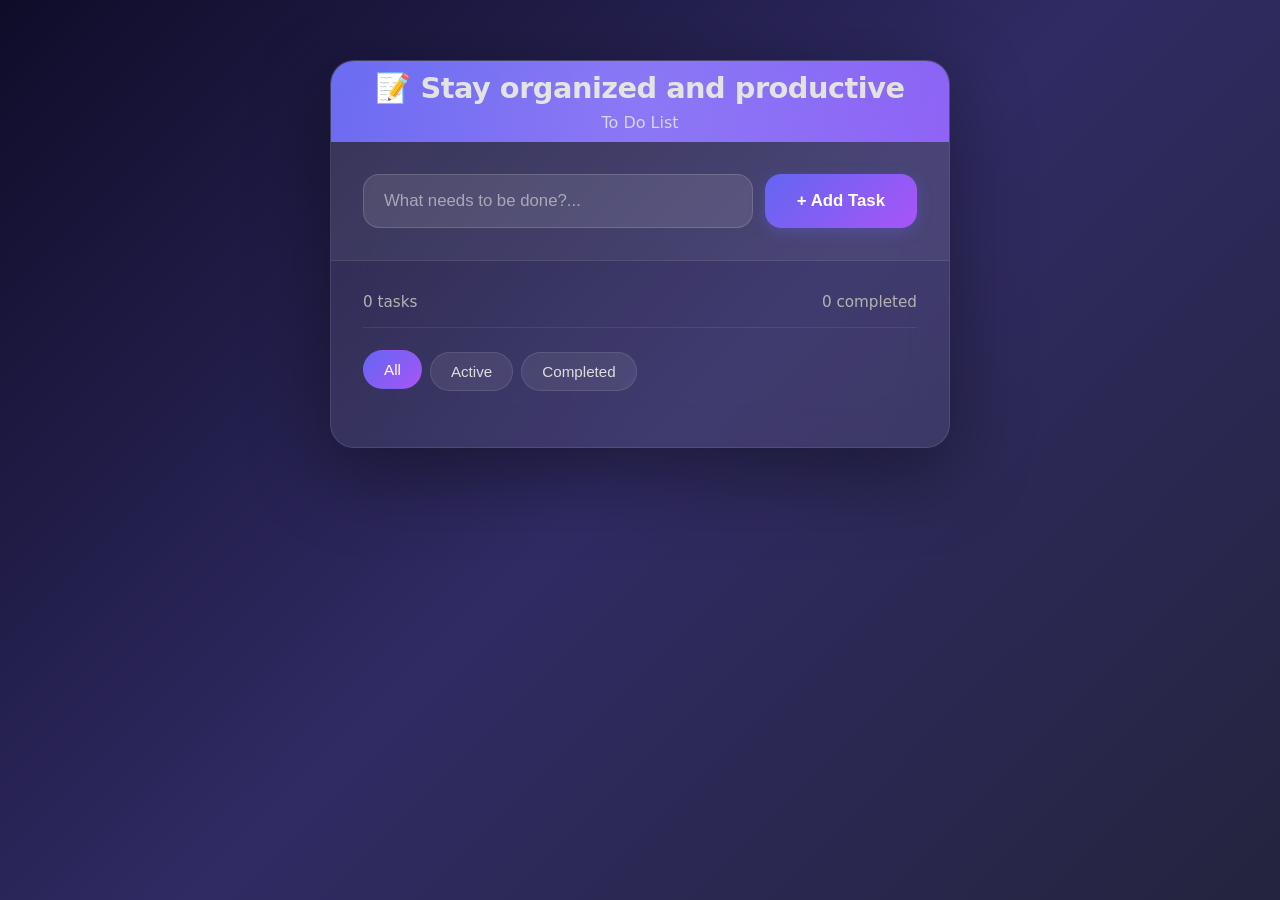
==== index.html @ edebc52d "first commit" ====
<!DOCTYPE html>
<html lang="en">
<head>
    <meta charset="UTF-8">
    <meta name="viewport" content="width=device-width, initial-scale=1.0">
    <link rel="stylesheet" href="main.css">
    <link rel="stylesheet" href="">
    <title>ToDo List</title>
</head>
<body>
    <div class="container">
        <div class="header">
            <h1>📝 Stay organized and productive</h1>
            <p>To Do List</p>
        </div>
        
        <div class="input-container">
            <div class="input-group">
                <input type="text" id="taskInput" placeholder="What needs to be done?..." autocomplete="off">
                <button id="addTaskButton">+ Add Task</button>
            </div>
        </div>

        <div class="task-list-container">
            <div class="task-stats">
                <span id="taskCount">0 tasks</span>
                <span id="completedCount">0 completed</span>
            </div>
            
            <div class="filter-buttons">
                <button class="filter-btn active" data-filter="all">All</button>
                <button class="filter-btn" data-filter="active">Active</button>
                <button class="filter-btn" data-filter="completed">Completed</button>
            </div>
            
            <ul id="taskList"></ul>
        </div>
    </div>

     <script src="function.js"></script>
</body>
</html>
---- main.css ----
* {
    margin: 0;
    padding: 0;
    box-sizing: border-box;
}

body {
    font-family: 'Inter', system-ui, -apple-system, BlinkMacSystemFont, 'Segoe UI', Roboto, sans-serif;
    background: linear-gradient(135deg, #0f0c29 0%, #302b63 50%, #24243e 100%);
    min-height: 100vh;
    padding: 20px;
    color: #e0e0e0;
}

.container {
    max-width: 620px;
    margin: 40px auto;
    background: rgba(255, 255, 255, 0.08);
    backdrop-filter: blur(20px);
    -webkit-backdrop-filter: blur(20px);
    border-radius: 24px;
    border: 1px solid rgba(255, 255, 255, 0.1);
    box-shadow: 0 25px 80px rgba(0, 0, 0, 0.4);
    overflow: hidden;
}

.header {
    background: linear-gradient(135deg, #6366f1 0%, #8b5cf6 100%);
    padding: 10px 20px;
    text-align: center;
    position: relative;
    overflow: hidden;
}

.header::after {
    content: '';
    position: absolute;
    top: -50%;
    left: -50%;
    width: 200%;
    height: 200%;
    background: radial-gradient(circle, rgba(255,255,255,0.15) 0%, transparent 70%);
    pointer-events: none;
}

.header h1 {
    font-size: 1.8rem;
    font-weight: 700;
    margin-bottom: 8px;
    letter-spacing: -0.5px;
}

.header p {
    opacity: 0.85;
    font-size: 1rem;
}

/* Input Section */
.input-container {
    padding: 32px;
    background: rgba(255, 255, 255, 0.05);
    border-bottom: 1px solid rgba(255, 255, 255, 0.08);
}

.input-group {
    display: flex;
    gap: 12px;
}

#taskInput {
    flex: 1;
    padding: 16px 20px;
    background: rgba(255, 255, 255, 0.1);
    border: 1px solid rgba(255, 255, 255, 0.15);
    border-radius: 16px;
    font-size: 1.05rem;
    color: white;
    transition: all 0.3s ease;
}

#taskInput::placeholder {
    color: rgba(255, 255, 255, 0.5);
}

#taskInput:focus {
    outline: none;
    border-color: #a5b4fc;
    box-shadow: 0 0 0 4px rgba(165, 180, 252, 0.15);
    background: rgba(255, 255, 255, 0.12);
}

#addTaskButton {
    padding: 16px 32px;
    background: linear-gradient(135deg, #6366f1 0%, #a855f7 100%);
    color: white;
    border: none;
    border-radius: 16px;
    cursor: pointer;
    font-size: 1.05rem;
    font-weight: 600;
    transition: all 0.3s cubic-bezier(0.4, 0, 0.2, 1);
    box-shadow: 0 4px 15px rgba(99, 102, 241, 0.3);
}

#addTaskButton:hover {
    transform: translateY(-3px);
    box-shadow: 0 8px 25px rgba(99, 102, 241, 0.4);
}

/* Task List Area */
.task-list-container {
    padding: 32px;
}

.task-stats {
    display: flex;
    justify-content: space-between;
    align-items: center;
    margin-bottom: 24px;
    padding-bottom: 16px;
    border-bottom: 1px solid rgba(255, 255, 255, 0.08);
    color: #b3b3b3;
    font-size: 0.95rem;
}

#taskList {
    list-style: none;
    display: flex;
    flex-direction: column;
    gap: 12px;
}

.task-item {
    display: flex;
    align-items: center;
    padding: 18px 20px;
    background: rgba(255, 255, 255, 0.06);
    border: 1px solid rgba(255, 255, 255, 0.1);
    border-radius: 16px;
    transition: all 0.4s cubic-bezier(0.4, 0, 0.2, 1);
    position: relative;
    overflow: hidden;
}

.task-item:hover {
    background: rgba(255, 255, 255, 0.1);
    transform: translateY(-4px);
    box-shadow: 0 10px 30px rgba(0, 0, 0, 0.2);
}

.task-checkbox {
    width: 24px;
    height: 24px;
    accent-color: #6366f1;
    cursor: pointer;
    margin-right: 16px;
}

.task-text {
    flex: 1;
    font-size: 1.05rem;
    color: #f1f1f1;
    transition: all 0.3s ease;
}

.task-text.completed {
    text-decoration: line-through;
    color: #888;
    opacity: 0.7;
}

.task-date {
    font-size: 0.85rem;
    color: #999;
    margin-right: 16px;
    white-space: nowrap;
}

.delete-btn {
    background: rgba(239, 68, 68, 0.9);
    color: white;
    border: none;
    padding: 10px 16px;
    border-radius: 12px;
    cursor: pointer;
    font-size: 0.95rem;
    transition: all 0.2s ease;
}

.delete-btn:hover {
    background: #ef4444;
    transform: scale(1.08);
}

/* Filters */
.filter-buttons {
    display: flex;
    gap: 8px;
    margin-bottom: 24px;
    flex-wrap: wrap;
}

.filter-btn {
    padding: 10px 20px;
    background: rgba(255, 255, 255, 0.08);
    border: 1px solid rgba(255, 255, 255, 0.1);
    border-radius: 9999px;
    cursor: pointer;
    font-size: 0.95rem;
    transition: all 0.3s ease;
    color: #ddd;
}

.filter-btn.active,
.filter-btn:hover {
    background: linear-gradient(135deg, #6366f1 0%, #a855f7 100%);
    color: white;
    border-color: transparent;
    transform: translateY(-2px);
}

/* Empty State */
.empty-state {
    text-align: center;
    padding: 80px 20px;
    color: #777;
}

.empty-state p {
    margin-top: 12px;
    font-size: 1.1rem;
}

/* Animations */
@keyframes slideIn {
    from {
        opacity: 0;
        transform: translateX(-30px) scale(0.95);
    }
    to {
        opacity: 1;
        transform: translateX(0) scale(1);
    }
}

.task-item {
    animation: slideIn 0.4s ease forwards;
}

/* Responsive */
@media (max-width: 600px) {
    .container {
        margin: 20px auto;
        border-radius: 20px;
    }
    
    .header {
        padding: 32px 20px;
    }
    
    .input-container, .task-list-container {
        padding: 24px;
    }
    
    .input-group {
        flex-direction: column;
    }
    
    .task-item {
        flex-wrap: wrap;
        gap: 12px;
    }
    
    .task-date {
        order: 1;
        margin-left: 40px;
        width: 100%;
    }
}
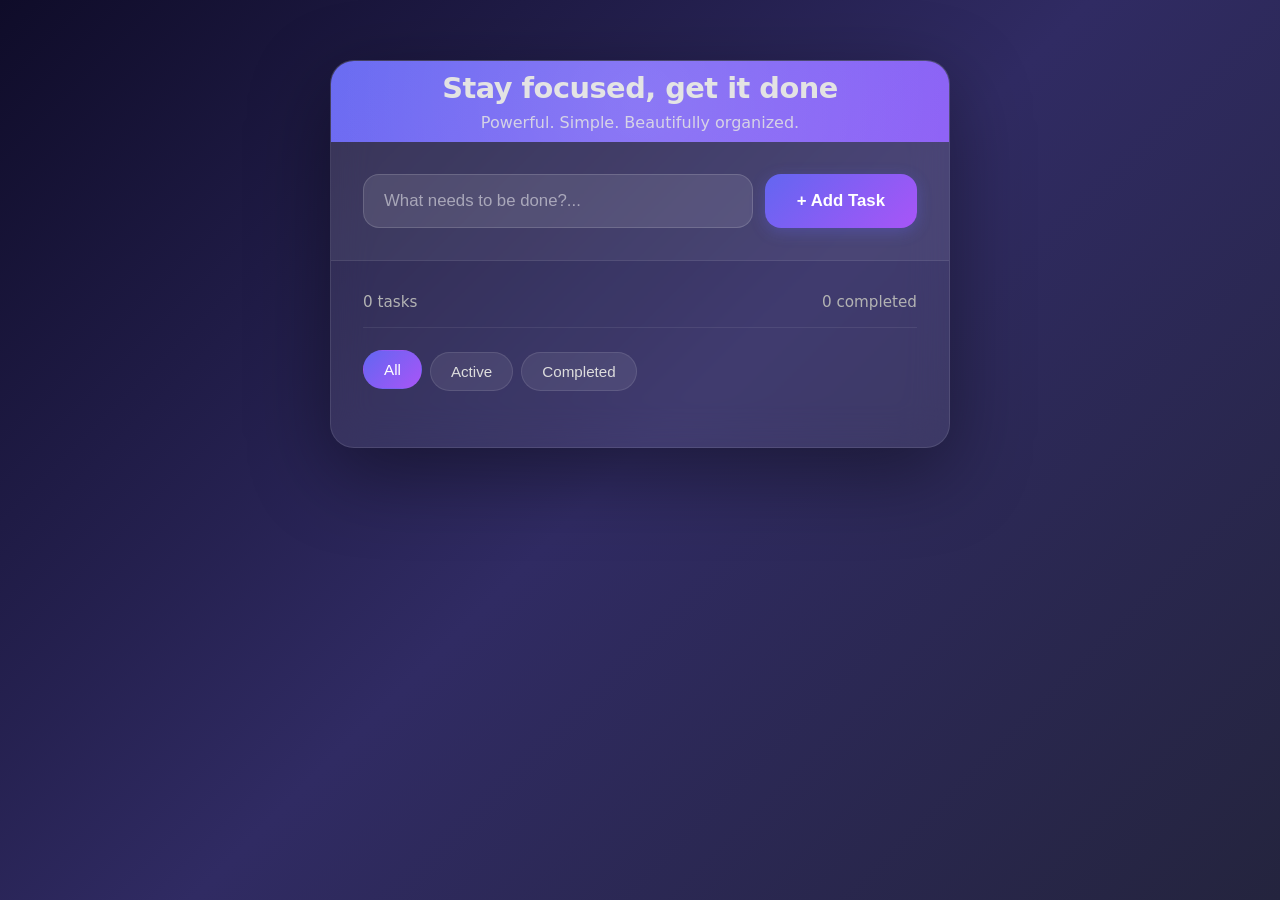
==== commit de9e7824: "add: initial content" ====
--- a/index.html
+++ b/index.html
@@ -10,8 +10,8 @@
 <body>
     <div class="container">
         <div class="header">
-            <h1>📝 Stay organized and productive</h1>
-            <p>To Do List</p>
+            <h1>Stay focused, get it done</h1>
+            <p>Powerful. Simple. Beautifully organized.</p>
         </div>
         
         <div class="input-container">
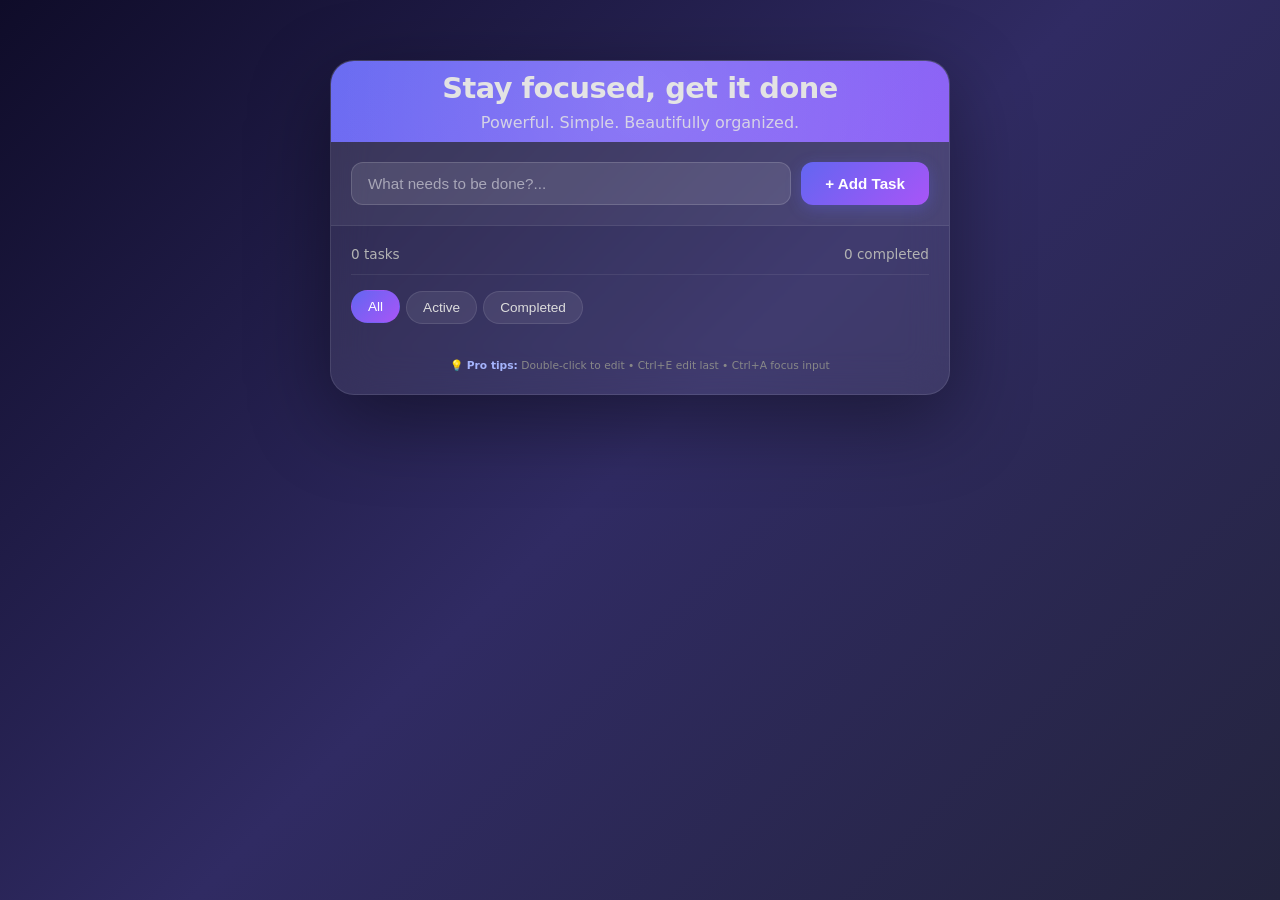
==== commit 30c7cdd2: "feat: implement task management functionality with localStorage support" ====
--- a/index.html
+++ b/index.html
@@ -3,7 +3,7 @@
 <head>
     <meta charset="UTF-8">
     <meta name="viewport" content="width=device-width, initial-scale=1.0">
-    <link rel="stylesheet" href="main.css">
+    <link rel="stylesheet" href="css\style.css">
     <link rel="stylesheet" href="">
     <title>ToDo List</title>
 </head>
@@ -34,9 +34,13 @@
             </div>
             
             <ul id="taskList"></ul>
+            
+            <div class="keyboard-help">
+                <small>💡 <strong>Pro tips:</strong> Double-click to edit • Ctrl+E edit last • Ctrl+A focus input</small>
+            </div>
         </div>
     </div>
 
-     <script src="function.js"></script>
+     <script src="js\script.js"></script>
 </body>
 </html>
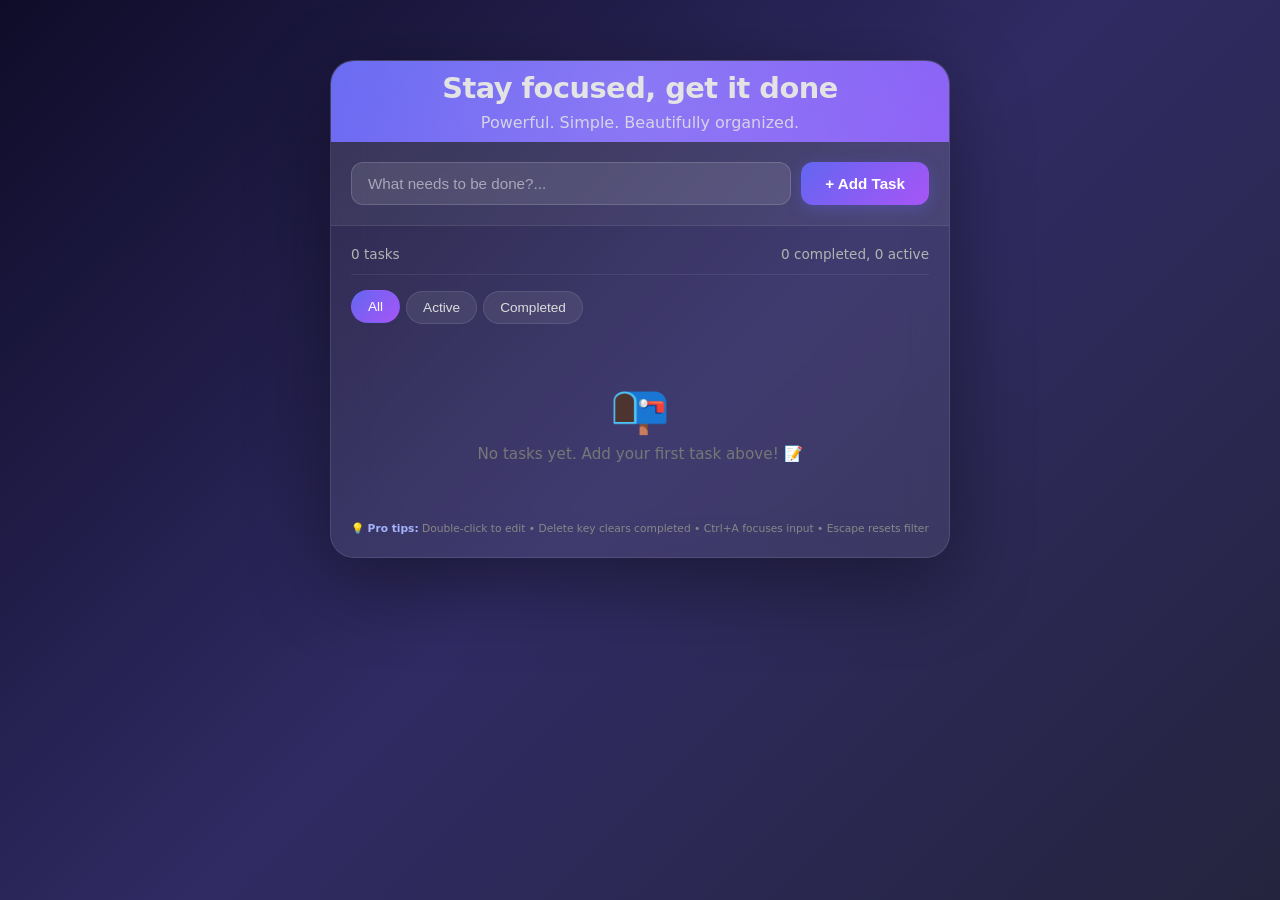
==== commit 84210937: "feat: complete todo app overhaul with modular architecture ✨ Features: - Delete confirmation modal w" ====
--- a/index.html
+++ b/index.html
@@ -3,8 +3,7 @@
 <head>
     <meta charset="UTF-8">
     <meta name="viewport" content="width=device-width, initial-scale=1.0">
-    <link rel="stylesheet" href="css\style.css">
-    <link rel="stylesheet" href="">
+    <link rel="stylesheet" href="css/style.css">
     <title>ToDo List</title>
 </head>
 <body>
@@ -36,11 +35,31 @@
             <ul id="taskList"></ul>
             
             <div class="keyboard-help">
-                <small>💡 <strong>Pro tips:</strong> Double-click to edit • Ctrl+E edit last • Ctrl+A focus input</small>
+                <small>💡 <strong>Pro tips:</strong> Double-click to edit • Delete key clears completed • Ctrl+A focuses input • Escape resets filter</small>
             </div>
         </div>
     </div>
 
-     <script src="js\script.js"></script>
+    <div id="deleteModal" class="modal">
+        <div class="modal-content">
+            <div class="modal-header">
+                <div class="modal-icon">🗑️</div>
+                <h3>Delete Task</h3>
+                <button class="modal-close">&times;</button>
+            </div>
+            <div class="modal-body">
+                <p>Are you sure you want to delete this task?</p>
+                <div class="task-preview" id="taskToDeletePreview"></div>
+                <p class="modal-warning">⚠️ This action cannot be undone!</p>
+            </div>
+            <div class="modal-footer">
+                <button class="modal-btn cancel-btn" id="cancelDeleteBtn">Cancel</button>
+                <button class="modal-btn confirm-btn" id="confirmDeleteBtn">Yes, Delete</button>
+            </div>
+        </div>
+    </div>
+
+
+    <script type="module" src="js/app.js"></script>
 </body>
 </html>
--- a/css/style.css
+++ b/css/style.css
@@ -0,0 +1,592 @@
+* {
+    margin: 0;
+    padding: 0;
+    box-sizing: border-box;
+}
+
+body {
+    font-family: 'Inter', system-ui, -apple-system, BlinkMacSystemFont, 'Segoe UI', Roboto, sans-serif;
+    background: linear-gradient(135deg, #0f0c29 0%, #302b63 50%, #24243e 100%);
+    min-height: 100vh;
+    padding: 20px;
+    color: #e0e0e0;
+}
+
+.container {
+    max-width: 620px;
+    margin: 40px auto;
+    background: rgba(255, 255, 255, 0.08);
+    backdrop-filter: blur(20px);
+    -webkit-backdrop-filter: blur(20px);
+    border-radius: 24px;
+    border: 1px solid rgba(255, 255, 255, 0.1);
+    box-shadow: 0 25px 80px rgba(0, 0, 0, 0.4);
+    overflow: hidden;
+}
+
+.header {
+    background: linear-gradient(135deg, #6366f1 0%, #8b5cf6 100%);
+    padding: 10px 20px;
+    text-align: center;
+    position: relative;
+    overflow: hidden;
+}
+
+.header::after {
+    content: '';
+    position: absolute;
+    top: -50%;
+    left: -50%;
+    width: 200%;
+    height: 200%;
+    background: radial-gradient(circle, rgba(255,255,255,0.15) 0%, transparent 70%);
+    pointer-events: none;
+}
+
+.header h1 {
+    font-size: 1.8rem;
+    font-weight: 700;
+    margin-bottom: 8px;
+    letter-spacing: -0.5px;
+}
+
+.header p {
+    opacity: 0.85;
+    font-size: 1rem;
+}
+
+/* Input Section - More Compact */
+.input-container {
+    padding: 20px;
+    background: rgba(255, 255, 255, 0.05);
+    border-bottom: 1px solid rgba(255, 255, 255, 0.08);
+}
+
+.input-group {
+    display: flex;
+    gap: 10px;
+    position: relative;
+}
+
+#taskInput {
+    flex: 1;
+    padding: 12px 16px;
+    background: rgba(255, 255, 255, 0.1);
+    border: 1px solid rgba(255, 255, 255, 0.15);
+    border-radius: 12px;
+    font-size: 0.95rem;
+    color: white;
+    transition: all 0.3s ease;
+}
+
+#taskInput::placeholder {
+    color: rgba(255, 255, 255, 0.5);
+}
+
+#taskInput:focus {
+    outline: none;
+    border-color: #a5b4fc;
+    box-shadow: 0 0 0 3px rgba(165, 180, 252, 0.15);
+    background: rgba(255, 255, 255, 0.12);
+}
+
+#taskInput.error {
+    border-color: #ef4444;
+    box-shadow: 0 0 0 3px rgba(239, 68, 68, 0.2);
+}
+
+.validation-error {
+    position: absolute;
+    bottom: -25px;
+    left: 0;
+    color: #ef4444;
+    font-size: 0.8rem;
+    background: rgba(239, 68, 68, 0.1);
+    padding: 4px 8px;
+    border-radius: 4px;
+    animation: slideDown 0.3s ease;
+}
+
+@keyframes slideDown {
+    from { opacity: 0; transform: translateY(-10px); }
+    to { opacity: 1; transform: translateY(0); }
+}
+
+#addTaskButton {
+    padding: 12px 24px;
+    background: linear-gradient(135deg, #6366f1 0%, #a855f7 100%);
+    color: white;
+    border: none;
+    border-radius: 12px;
+    cursor: pointer;
+    font-size: 0.95rem;
+    font-weight: 600;
+    transition: all 0.3s cubic-bezier(0.4, 0, 0.2, 1);
+    box-shadow: 0 4px 15px rgba(99, 102, 241, 0.3);
+    white-space: nowrap;
+}
+
+#addTaskButton:hover {
+    transform: translateY(-2px);
+    box-shadow: 0 6px 20px rgba(99, 102, 241, 0.4);
+}
+
+#addTaskButton:active {
+    transform: translateY(0);
+}
+
+/* Task List Area - More Compact */
+.task-list-container {
+    padding: 20px;
+}
+
+.task-stats {
+    display: flex;
+    justify-content: space-between;
+    align-items: center;
+    margin-bottom: 16px;
+    padding-bottom: 12px;
+    border-bottom: 1px solid rgba(255, 255, 255, 0.08);
+    color: #b3b3b3;
+    font-size: 0.85rem;
+}
+
+#taskList {
+    list-style: none;
+    display: flex;
+    flex-direction: column;
+    gap: 8px;
+}
+
+.task-item {
+    display: flex;
+    align-items: center;
+    padding: 12px 16px;
+    background: rgba(255, 255, 255, 0.06);
+    border: 1px solid rgba(255, 255, 255, 0.1);
+    border-radius: 12px;
+    transition: all 0.3s cubic-bezier(0.4, 0, 0.2, 1);
+    position: relative;
+    overflow: hidden;
+}
+
+.task-item:hover {
+    background: rgba(255, 255, 255, 0.1);
+    transform: translateY(-2px);
+    box-shadow: 0 6px 20px rgba(0, 0, 0, 0.15);
+}
+
+.task-checkbox {
+    width: 20px;
+    height: 20px;
+    accent-color: #6366f1;
+    cursor: pointer;
+    margin-right: 12px;
+}
+
+.task-text {
+    flex: 1;
+    font-size: 0.95rem;
+    color: #f1f1f1;
+    transition: all 0.3s ease;
+    cursor: pointer;
+    user-select: none;
+}
+
+.task-text:hover {
+    color: #a5b4fc;
+}
+
+.task-text.completed {
+    text-decoration: line-through;
+    color: #888;
+    opacity: 0.7;
+}
+
+.task-actions {
+    display: flex;
+    gap: 6px;
+    opacity: 0;
+    transition: opacity 0.2s ease;
+}
+
+.task-item:hover .task-actions {
+    opacity: 1;
+}
+
+.edit-btn, .delete-btn {
+    background: transparent;
+    border: none;
+    cursor: pointer;
+    font-size: 0.9rem;
+    padding: 4px 6px;
+    border-radius: 6px;
+    transition: all 0.2s ease;
+}
+
+.edit-btn {
+    color: #a5b4fc;
+}
+
+.edit-btn:hover {
+    background: rgba(165, 180, 252, 0.1);
+    transform: scale(1.1);
+}
+
+.delete-btn {
+    color: #f87171;
+}
+
+.delete-btn:hover {
+    background: rgba(248, 113, 113, 0.1);
+    transform: scale(1.1);
+}
+
+/* Edit input */
+.edit-input {
+    flex: 1;
+    padding: 4px 8px;
+    background: rgba(255, 255, 255, 0.1);
+    border: 1px solid #a5b4fc;
+    border-radius: 6px;
+    font-size: 0.95rem;
+    color: white;
+    outline: none;
+}
+
+/* Filters - More Compact */
+.filter-buttons {
+    display: flex;
+    gap: 6px;
+    margin-bottom: 16px;
+    flex-wrap: wrap;
+}
+
+.filter-btn {
+    padding: 8px 16px;
+    background: rgba(255, 255, 255, 0.08);
+    border: 1px solid rgba(255, 255, 255, 0.1);
+    border-radius: 9999px;
+    cursor: pointer;
+    font-size: 0.85rem;
+    transition: all 0.3s ease;
+    color: #ddd;
+}
+
+.filter-btn.active,
+.filter-btn:hover {
+    background: linear-gradient(135deg, #6366f1 0%, #a855f7 100%);
+    color: white;
+    border-color: transparent;
+    transform: translateY(-1px);
+}
+
+/* Notifications */
+.notification {
+    position: fixed;
+    top: 20px;
+    right: 20px;
+    padding: 12px 20px;
+    border-radius: 8px;
+    color: white;
+    font-size: 0.9rem;
+    z-index: 1000;
+    animation: slideInRight 0.3s ease;
+    backdrop-filter: blur(10px);
+    border: 1px solid rgba(255, 255, 255, 0.1);
+}
+
+.notification.info {
+    background: rgba(99, 102, 241, 0.9);
+}
+
+.notification.error {
+    background: rgba(239, 68, 68, 0.9);
+}
+
+.notification.success {
+    background: rgba(34, 197, 94, 0.9);
+}
+
+.notification.fade-out {
+    animation: slideOutRight 0.3s ease forwards;
+}
+
+/* The overlay - dark background that dims the page */
+.modal {
+    display: none;  /* Hidden by default */
+    position: fixed;  /* Stays in place while scrolling */
+    z-index: 2000;  /* Sits on top of everything */
+    left: 0;
+    top: 0;
+    width: 100%;
+    height: 100%;
+    background-color: rgba(0, 0, 0, 0.7);  /* Dark semi-transparent */
+    backdrop-filter: blur(8px);  /* Blurs background content */
+    animation: fadeIn 0.3s ease;
+}
+
+/* The modal card itself */
+.modal-content {
+    position: relative;
+    background: linear-gradient(135deg, #1a1a2e 0%, #16213e 100%);  /* Dark gradient */
+    margin: 15% auto;  /* Centered vertically */
+    width: 90%;
+    max-width: 450px;
+    border-radius: 20px;  /* Rounded corners */
+    box-shadow: 0 25px 50px -12px rgba(0, 0, 0, 0.5);  /* Floating shadow */
+    border: 1px solid rgba(255, 255, 255, 0.1);  /* Subtle border */
+    animation: slideInUp 0.3s ease;
+}
+
+/* Header section - contains icon, title, close button */
+.modal-header {
+    padding: 20px 24px 12px 24px;
+    border-bottom: 1px solid rgba(255, 255, 255, 0.1);  /* Separator line */
+    display: flex;
+    align-items: center;
+    gap: 12px;
+}
+
+/* Delete icon with animation */
+.modal-icon {
+    font-size: 28px;
+    animation: shake 0.5s ease;  /* Shakes when modal opens */
+}
+
+/* Title text */
+.modal-header h3 {
+    flex: 1;
+    margin: 0;
+    font-size: 1.4rem;
+    font-weight: 600;
+    color: #fff;
+}
+
+/* Close button (X) */
+.modal-close {
+    background: rgba(255, 255, 255, 0.1);
+    border: none;
+    font-size: 24px;
+    cursor: pointer;
+    color: #999;
+    width: 32px;
+    height: 32px;
+    border-radius: 8px;
+    transition: all 0.2s ease;
+}
+
+.modal-close:hover {
+    background: rgba(255, 255, 255, 0.2);
+    color: #fff;
+    transform: rotate(90deg);  /* Rotates on hover */
+}
+
+/* Body section - contains message and task preview */
+.modal-body {
+    padding: 24px;
+}
+
+.modal-body p {
+    margin: 0 0 12px 0;
+    color: #ccc;
+    font-size: 1rem;
+}
+
+/* Task preview box - shows the task being deleted */
+.task-preview {
+    background: rgba(255, 255, 255, 0.08);
+    border-left: 3px solid #ef4444;  /* Red accent line */
+    padding: 12px 16px;
+    margin: 16px 0;
+    border-radius: 8px;
+    font-size: 1rem;
+    color: #f1f1f1;
+    word-break: break-word;
+    font-weight: 500;
+}
+
+/* Warning text */
+.modal-warning {
+    color: #f87171 !important;
+    font-size: 0.85rem !important;
+    display: flex;
+    align-items: center;
+    gap: 6px;
+    margin-top: 12px !important;
+}
+
+/* Footer section - contains buttons */
+.modal-footer {
+    padding: 16px 24px 24px 24px;
+    display: flex;
+    gap: 12px;
+    justify-content: flex-end;
+    border-top: 1px solid rgba(255, 255, 255, 0.1);
+}
+
+/* Button styles */
+.modal-btn {
+    padding: 10px 24px;
+    border: none;
+    border-radius: 10px;
+    font-size: 0.9rem;
+    font-weight: 600;
+    cursor: pointer;
+    transition: all 0.2s ease;
+}
+
+/* Cancel button */
+.cancel-btn {
+    background: rgba(255, 255, 255, 0.1);
+    color: #ccc;
+}
+
+.cancel-btn:hover {
+    background: rgba(255, 255, 255, 0.2);
+    transform: translateY(-1px);
+}
+
+/* Confirm delete button */
+.confirm-btn {
+    background: linear-gradient(135deg, #ef4444 0%, #dc2626 100%);
+    color: white;
+    box-shadow: 0 4px 15px rgba(239, 68, 68, 0.3);
+}
+
+.confirm-btn:hover {
+    transform: translateY(-2px);
+    box-shadow: 0 6px 20px rgba(239, 68, 68, 0.4);
+}
+
+/* Animations */
+@keyframes fadeIn {
+    from { opacity: 0; }
+    to { opacity: 1; }
+}
+
+@keyframes slideInUp {
+    from {
+        transform: translateY(50px);
+        opacity: 0;
+    }
+    to {
+        transform: translateY(0);
+        opacity: 1;
+    }
+}
+
+@keyframes shake {
+    0%, 100% { transform: translateX(0); }
+    25% { transform: translateX(-5px); }
+    75% { transform: translateX(5px); }
+}
+
+@keyframes slideInRight {
+    from { transform: translateX(100%); opacity: 0; }
+    to { transform: translateX(0); opacity: 1; }
+}
+
+@keyframes slideOutRight {
+    from { transform: translateX(0); opacity: 1; }
+    to { transform: translateX(100%); opacity: 0; }
+}
+
+.empty-state {
+    text-align: center;
+    padding: 40px 20px;
+    color: #777;
+}
+
+.empty-state p {
+    margin-top: 8px;
+    font-size: 0.95rem;
+}
+
+/* Keyboard Help */
+.keyboard-help {
+    margin-top: 16px;
+    text-align: center;
+    color: #888;
+    font-size: 0.8rem;
+    line-height: 1.4;
+}
+
+.keyboard-help strong {
+    color: #a5b4fc;
+}
+
+/* Animations */
+@keyframes slideIn {
+    from {
+        opacity: 0;
+        transform: translateX(-30px) scale(0.95);
+    }
+    to {
+        opacity: 1;
+        transform: translateX(0) scale(1);
+    }
+}
+
+.task-item {
+    animation: slideIn 0.4s ease forwards;
+}
+
+/* Responsive - More Compact */
+@media (max-width: 600px) {
+    body {
+        padding: 10px;
+    }
+    
+    .container {
+        margin: 10px auto;
+        border-radius: 16px;
+    }
+    
+    .header {
+        padding: 20px 16px;
+    }
+    
+    .header h1 {
+        font-size: 1.4rem;
+    }
+    
+    .header p {
+        font-size: 0.9rem;
+    }
+    
+    .input-container, .task-list-container {
+        padding: 16px;
+    }
+    
+    .input-group {
+        flex-direction: column;
+    }
+    
+    #addTaskButton {
+        width: 100%;
+    }
+    
+    .task-item {
+        flex-wrap: wrap;
+        gap: 8px;
+        padding: 10px 12px;
+    }
+    
+    .task-actions {
+        width: 100%;
+        justify-content: flex-end;
+        opacity: 1;
+        margin-top: 4px;
+    }
+    
+    .filter-buttons {
+        justify-content: center;
+    }
+    
+    .notification {
+        left: 10px;
+        right: 10px;
+        top: 10px;
+    }
+}
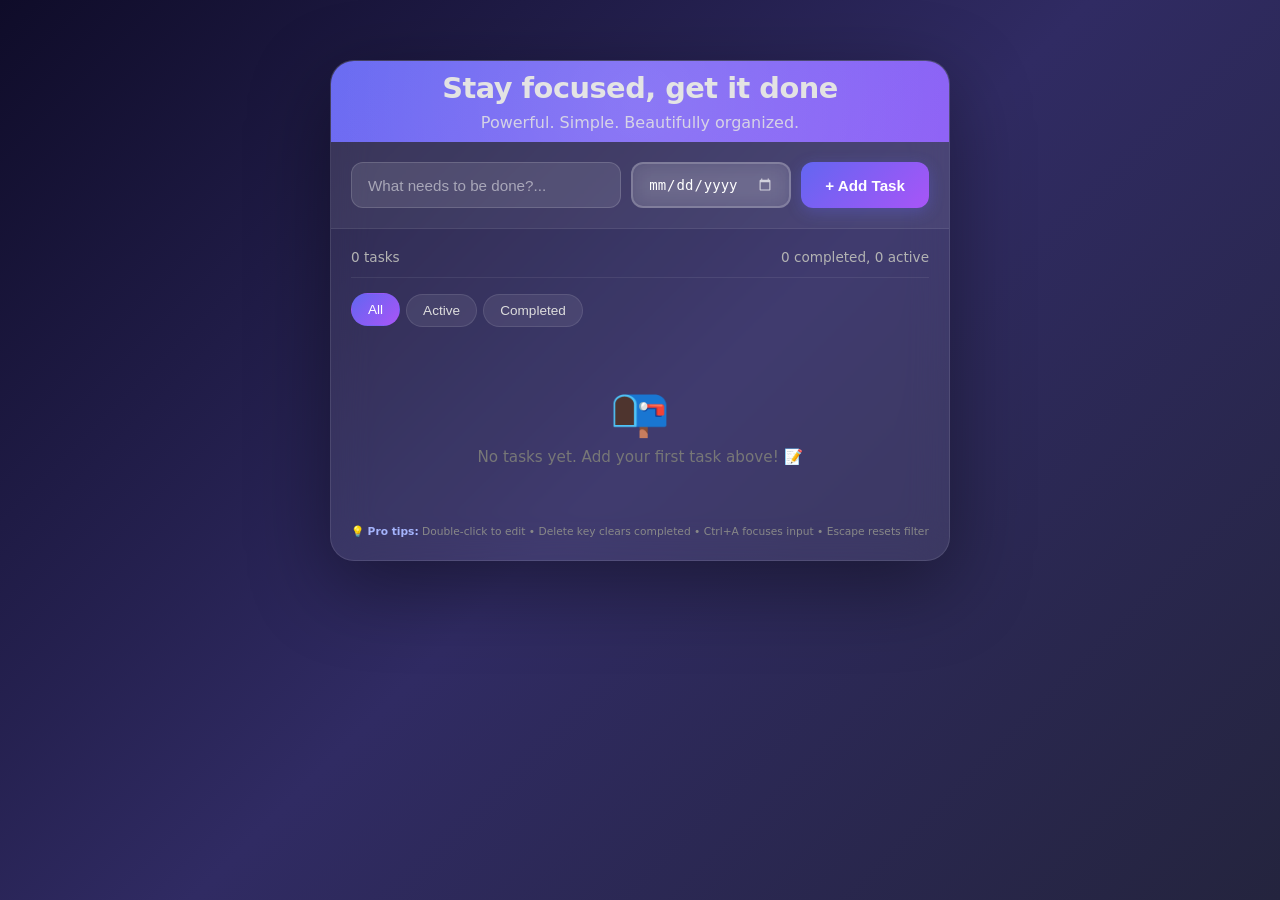
==== commit a304c8e8: "Add due date functionality to task management system Implement comprehensive due date support for ta" ====
--- a/index.html
+++ b/index.html
@@ -4,6 +4,8 @@
     <meta charset="UTF-8">
     <meta name="viewport" content="width=device-width, initial-scale=1.0">
     <link rel="stylesheet" href="css/style.css">
+    <link rel="stylesheet" href="css/modal.css">
+
     <title>ToDo List</title>
 </head>
 <body>
@@ -16,6 +18,7 @@
         <div class="input-container">
             <div class="input-group">
                 <input type="text" id="taskInput" placeholder="What needs to be done?..." autocomplete="off">
+                <input type="date" id="taskDate" class="date-input">
                 <button id="addTaskButton">+ Add Task</button>
             </div>
         </div>
@@ -40,6 +43,27 @@
         </div>
     </div>
 
+    <!-- Edit Task Modal -->
+<div id="editModal" class="modal">
+    <div class="modal-content">
+        <div class="modal-header">
+            <div class="modal-icon">✏️</div>
+            <h3>Edit Task</h3>
+            <button class="modal-close" id="closeEditModal">&times;</button>
+        </div>
+        <div class="modal-body">
+            <p>Update your task below:</p>
+            <input type="text" id="editTaskInput" class="edit-task-input" placeholder="Task description...">
+            <input type="date" id="editTaskDate" class="edit-date-input">
+            <div class="edit-preview" id="editPreview"></div>
+        </div>
+        <div class="modal-footer">
+            <button class="modal-btn cancel-btn" id="cancelEditBtn">Cancel</button>
+            <button class="modal-btn confirm-btn" id="confirmEditBtn">Save Changes</button>
+        </div>
+    </div>
+</div>
+
     <div id="deleteModal" class="modal">
         <div class="modal-content">
             <div class="modal-header">
--- a/css/style.css
+++ b/css/style.css
@@ -112,6 +112,120 @@
     to { opacity: 1; transform: translateY(0); }
 }
 
+/* Date Input Styling */
+.date-input {
+    padding: 12px 15px;
+    border: 2px solid rgba(255, 255, 255, 0.2);
+    border-radius: 12px;
+    background: rgba(255, 255, 255, 0.1);
+    color: white;
+    font-size: 14px;
+    cursor: pointer;
+    transition: all 0.3s ease;
+    backdrop-filter: blur(10px);
+}
+
+.date-input:hover {
+    border-color: rgba(255, 255, 255, 0.4);
+    background: rgba(255, 255, 255, 0.15);
+}
+
+.date-input:focus {
+    outline: none;
+    border-color: #4CAF50;
+    background: rgba(255, 255, 255, 0.2);
+}
+
+.date-input::-webkit-calendar-picker-indicator {
+    filter: invert(1);
+    cursor: pointer;
+    opacity: 0.7;
+}
+
+.date-input::-webkit-calendar-picker-indicator:hover {
+    opacity: 1;
+}
+
+/* Task Date Display */
+.task-date {
+    font-size: 11px;
+    margin-top: 6px;
+    padding: 4px 8px;
+    border-radius: 6px;
+    display: inline-block;
+    background: rgba(156, 134, 134, 0);
+    backdrop-filter: blur(5px);
+}
+
+.task-date.overdue {
+    background: rgba(255, 107, 107, 0.2);
+    color: #ff6b6b;
+    font-weight: 600;
+}
+
+.task-date.today {
+    background: rgba(76, 175, 80, 0.2);
+    color: #4CAF50;
+    font-weight: 600;
+}
+
+.task-date.no-date {
+    opacity: 0.6;
+    font-style: italic;
+}
+
+/* Adjust task item layout */
+.task-item {
+    display: flex;
+    align-items: flex-start;
+    gap: 12px;
+    padding: 12px;
+    margin-bottom: 8px;
+    background: rgba(255, 255, 255, 0.1);
+    border-radius: 12px;
+    transition: all 0.3s ease;
+}
+
+.task-content {
+    flex: 1;
+    display: flex;
+    flex-direction: column;
+    gap: 4px;
+}
+
+.task-text {
+    font-size: 16px;
+    word-break: break-word;
+}
+
+/* Sort buttons (add these after filter buttons) */
+.sort-section {
+    margin-top: 15px;
+    display: flex;
+    gap: 10px;
+    justify-content: flex-end;
+}
+
+.sort-btn {
+    padding: 6px 12px;
+    background: rgba(255, 255, 255, 0.08);
+    border: 1px solid rgba(255, 255, 255, 0.2);
+    border-radius: 8px;
+    color: white;
+    cursor: pointer;
+    font-size: 12px;
+    transition: all 0.3s ease;
+}
+
+.sort-btn:hover {
+    background: rgba(255, 255, 255, 0.15);
+}
+
+.sort-btn.active {
+    background: #4CAF50;
+    border-color: #4CAF50;
+}
+
 #addTaskButton {
     padding: 12px 24px;
     background: linear-gradient(135deg, #6366f1 0%, #a855f7 100%);
@@ -312,175 +426,7 @@
     animation: slideOutRight 0.3s ease forwards;
 }
 
-/* The overlay - dark background that dims the page */
-.modal {
-    display: none;  /* Hidden by default */
-    position: fixed;  /* Stays in place while scrolling */
-    z-index: 2000;  /* Sits on top of everything */
-    left: 0;
-    top: 0;
-    width: 100%;
-    height: 100%;
-    background-color: rgba(0, 0, 0, 0.7);  /* Dark semi-transparent */
-    backdrop-filter: blur(8px);  /* Blurs background content */
-    animation: fadeIn 0.3s ease;
-}
-
-/* The modal card itself */
-.modal-content {
-    position: relative;
-    background: linear-gradient(135deg, #1a1a2e 0%, #16213e 100%);  /* Dark gradient */
-    margin: 15% auto;  /* Centered vertically */
-    width: 90%;
-    max-width: 450px;
-    border-radius: 20px;  /* Rounded corners */
-    box-shadow: 0 25px 50px -12px rgba(0, 0, 0, 0.5);  /* Floating shadow */
-    border: 1px solid rgba(255, 255, 255, 0.1);  /* Subtle border */
-    animation: slideInUp 0.3s ease;
-}
-
-/* Header section - contains icon, title, close button */
-.modal-header {
-    padding: 20px 24px 12px 24px;
-    border-bottom: 1px solid rgba(255, 255, 255, 0.1);  /* Separator line */
-    display: flex;
-    align-items: center;
-    gap: 12px;
-}
-
-/* Delete icon with animation */
-.modal-icon {
-    font-size: 28px;
-    animation: shake 0.5s ease;  /* Shakes when modal opens */
-}
-
-/* Title text */
-.modal-header h3 {
-    flex: 1;
-    margin: 0;
-    font-size: 1.4rem;
-    font-weight: 600;
-    color: #fff;
-}
-
-/* Close button (X) */
-.modal-close {
-    background: rgba(255, 255, 255, 0.1);
-    border: none;
-    font-size: 24px;
-    cursor: pointer;
-    color: #999;
-    width: 32px;
-    height: 32px;
-    border-radius: 8px;
-    transition: all 0.2s ease;
-}
-
-.modal-close:hover {
-    background: rgba(255, 255, 255, 0.2);
-    color: #fff;
-    transform: rotate(90deg);  /* Rotates on hover */
-}
-
-/* Body section - contains message and task preview */
-.modal-body {
-    padding: 24px;
-}
-
-.modal-body p {
-    margin: 0 0 12px 0;
-    color: #ccc;
-    font-size: 1rem;
-}
-
-/* Task preview box - shows the task being deleted */
-.task-preview {
-    background: rgba(255, 255, 255, 0.08);
-    border-left: 3px solid #ef4444;  /* Red accent line */
-    padding: 12px 16px;
-    margin: 16px 0;
-    border-radius: 8px;
-    font-size: 1rem;
-    color: #f1f1f1;
-    word-break: break-word;
-    font-weight: 500;
-}
-
-/* Warning text */
-.modal-warning {
-    color: #f87171 !important;
-    font-size: 0.85rem !important;
-    display: flex;
-    align-items: center;
-    gap: 6px;
-    margin-top: 12px !important;
-}
-
-/* Footer section - contains buttons */
-.modal-footer {
-    padding: 16px 24px 24px 24px;
-    display: flex;
-    gap: 12px;
-    justify-content: flex-end;
-    border-top: 1px solid rgba(255, 255, 255, 0.1);
-}
-
-/* Button styles */
-.modal-btn {
-    padding: 10px 24px;
-    border: none;
-    border-radius: 10px;
-    font-size: 0.9rem;
-    font-weight: 600;
-    cursor: pointer;
-    transition: all 0.2s ease;
-}
-
-/* Cancel button */
-.cancel-btn {
-    background: rgba(255, 255, 255, 0.1);
-    color: #ccc;
-}
-
-.cancel-btn:hover {
-    background: rgba(255, 255, 255, 0.2);
-    transform: translateY(-1px);
-}
-
-/* Confirm delete button */
-.confirm-btn {
-    background: linear-gradient(135deg, #ef4444 0%, #dc2626 100%);
-    color: white;
-    box-shadow: 0 4px 15px rgba(239, 68, 68, 0.3);
-}
-
-.confirm-btn:hover {
-    transform: translateY(-2px);
-    box-shadow: 0 6px 20px rgba(239, 68, 68, 0.4);
-}
-
-/* Animations */
-@keyframes fadeIn {
-    from { opacity: 0; }
-    to { opacity: 1; }
-}
-
-@keyframes slideInUp {
-    from {
-        transform: translateY(50px);
-        opacity: 0;
-    }
-    to {
-        transform: translateY(0);
-        opacity: 1;
-    }
-}
-
-@keyframes shake {
-    0%, 100% { transform: translateX(0); }
-    25% { transform: translateX(-5px); }
-    75% { transform: translateX(5px); }
-}
+
 
 @keyframes slideInRight {
     from { transform: translateX(100%); opacity: 0; }
@@ -589,4 +535,115 @@
         right: 10px;
         top: 10px;
     }
+}
+
+/* Edit Modal Inputs */
+.edit-task-input {
+    width: 100%;
+    padding: 12px 16px;
+    background: rgba(255, 255, 255, 0.1);
+    border: 1px solid rgba(255, 255, 255, 0.2);
+    border-radius: 12px;
+    font-size: 1rem;
+    color: white;
+    margin-bottom: 12px;
+    transition: all 0.3s ease;
+}
+
+.edit-task-input:focus {
+    outline: none;
+    border-color: #6366f1;
+    background: rgba(255, 255, 255, 0.15);
+}
+
+.edit-date-input {
+    width: 100%;
+    padding: 12px 16px;
+    background: rgba(255, 255, 255, 0.1);
+    border: 1px solid rgba(255, 255, 255, 0.2);
+    border-radius: 12px;
+    font-size: 1rem;
+    color: white;
+    margin-bottom: 12px;
+    cursor: pointer;
+}
+
+.edit-date-input:focus {
+    outline: none;
+    border-color: #6366f1;
+}
+
+.edit-date-input::-webkit-calendar-picker-indicator {
+    filter: invert(1);
+    cursor: pointer;
+}
+
+.edit-preview {
+    background: rgba(255, 255, 255, 0.05);
+    border-radius: 8px;
+    padding: 10px;
+    margin-top: 10px;
+    font-size: 0.85rem;
+    color: #a5b4fc;
+    display: none;
+}
+
+.edit-preview.show {
+    display: block;
+    animation: fadeIn 0.3s ease;
+}
+
+/* Inline edit styles */
+.task-text.editing {
+    display: none;
+}
+
+.inline-edit-input {
+    flex: 1;
+    padding: 4px 8px;
+    background: rgba(255, 255, 255, 0.15);
+    border: 2px solid #6366f1;
+    border-radius: 8px;
+    font-size: 0.95rem;
+    color: white;
+    outline: none;
+}
+
+.inline-edit-input:focus {
+    border-color: #a855f7;
+}
+
+.inline-edit-actions {
+    display: flex;
+    gap: 5px;
+    margin-left: 10px;
+}
+
+.inline-save-btn, .inline-cancel-btn {
+    padding: 4px 8px;
+    border: none;
+    border-radius: 6px;
+    cursor: pointer;
+    font-size: 12px;
+    transition: all 0.2s ease;
+}
+
+.inline-save-btn {
+    background: #4CAF50;
+    color: white;
+}
+
+.inline-save-btn:hover {
+    background: #45a049;
+    transform: scale(1.05);
+}
+
+.inline-cancel-btn {
+    background: #f44336;
+    color: white;
+}
+
+.inline-cancel-btn:hover {
+    background: #da190b;
+    transform: scale(1.05);
 }
--- a/css/modal.css
+++ b/css/modal.css
@@ -0,0 +1,171 @@
+/* css\modal.css */
+/*Delete Modal*/
+.modal {
+    display: none;  /* Hidden by default */
+    position: fixed;  /* Stays in place while scrolling */
+    z-index: 2000;  /* Sits on top of everything */
+    left: 0;
+    top: 0;
+    width: 100%;
+    height: 100%;
+    background-color: rgba(0, 0, 0, 0.7);  /* Dark semi-transparent */
+    backdrop-filter: blur(8px);  /* Blurs background content */
+    animation: fadeIn 0.3s ease;
+}
+
+/* The modal card itself */
+.modal-content {
+    position: relative;
+    background: linear-gradient(135deg, #1a1a2e 0%, #16213e 100%);  /* Dark gradient */
+    margin: 10% auto;  /* Centered vertically */
+    width: 90%;
+    max-width: 450px;
+    border-radius: 20px;  /* Rounded corners */
+    box-shadow: 0 25px 50px -12px rgba(0, 0, 0, 0.5);  /* Floating shadow */
+    border: 1px solid rgba(255, 255, 255, 0.1);  /* Subtle border */
+    animation: slideInUp 0.3s ease;
+}
+
+/* Header section - contains icon, title, close button */
+.modal-header {
+    padding: 20px 24px 12px 24px;
+    border-bottom: 1px solid rgba(255, 255, 255, 0.1);  /* Separator line */
+    display: flex;
+    align-items: center;
+    gap: 12px;
+}
+
+/* Delete icon with animation */
+.modal-icon {
+    font-size: 28px;
+    animation: shake 0.5s ease;  /* Shakes when modal opens */
+}
+
+/* Title text */
+.modal-header h3 {
+    flex: 1;
+    margin: 0;
+    font-size: 1.4rem;
+    font-weight: 600;
+    color: #fff;
+}
+
+/* Close button (X) */
+.modal-close {
+    background: rgba(255, 255, 255, 0.1);
+    border: none;
+    font-size: 24px;
+    cursor: pointer;
+    color: #999;
+    width: 32px;
+    height: 32px;
+    border-radius: 8px;
+    transition: all 0.2s ease;
+}
+
+.modal-close:hover {
+    background: rgba(255, 255, 255, 0.2);
+    color: #fff;
+    transform: rotate(90deg);  /* Rotates on hover */
+}
+
+/* Body section - contains message and task preview */
+.modal-body {
+    padding: 24px;
+}
+
+.modal-body p {
+    margin: 0 0 12px 0;
+    color: #ccc;
+    font-size: 1rem;
+}
+
+/* Task preview box - shows the task being deleted */
+.task-preview {
+    background: rgba(255, 255, 255, 0.08);
+    border-left: 3px solid #ef4444;  /* Red accent line */
+    padding: 12px 16px;
+    margin: 16px 0;
+    border-radius: 8px;
+    font-size: 1rem;
+    color: #f1f1f1;
+    word-break: break-word;
+    font-weight: 500;
+}
+
+/* Warning text */
+.modal-warning {
+    color: #f87171 !important;
+    font-size: 0.85rem !important;
+    display: flex;
+    align-items: center;
+    gap: 6px;
+    margin-top: 12px !important;
+}
+
+/* Footer section - contains buttons */
+.modal-footer {
+    padding: 16px 24px 24px 24px;
+    display: flex;
+    gap: 12px;
+    justify-content: flex-end;
+    border-top: 1px solid rgba(255, 255, 255, 0.1);
+}
+
+/* Button styles */
+.modal-btn {
+    padding: 10px 24px;
+    border: none;
+    border-radius: 10px;
+    font-size: 0.9rem;
+    font-weight: 600;
+    cursor: pointer;
+    transition: all 0.2s ease;
+}
+
+/* Cancel button */
+.cancel-btn {
+    background: rgba(255, 255, 255, 0.1);
+    color: #ccc;
+}
+
+.cancel-btn:hover {
+    background: rgba(255, 255, 255, 0.2);
+    transform: translateY(-1px);
+}
+
+/* Confirm delete button */
+.confirm-btn {
+    background: linear-gradient(135deg, #ef4444 0%, #dc2626 100%);
+    color: white;
+    box-shadow: 0 4px 15px rgba(239, 68, 68, 0.3);
+}
+
+.confirm-btn:hover {
+    transform: translateY(-2px);
+    box-shadow: 0 6px 20px rgba(239, 68, 68, 0.4);
+}
+
+/* Animations */
+@keyframes fadeIn {
+    from { opacity: 0; }
+    to { opacity: 1; }
+}
+
+@keyframes slideInUp {
+    from {
+        transform: translateY(50px);
+        opacity: 0;
+    }
+    to {
+        transform: translateY(0);
+        opacity: 1;
+    }
+}
+
+@keyframes shake {
+    0%, 100% { transform: translateX(0); }
+    25% { transform: translateX(-5px); }
+    75% { transform: translateX(5px); }
+}
+
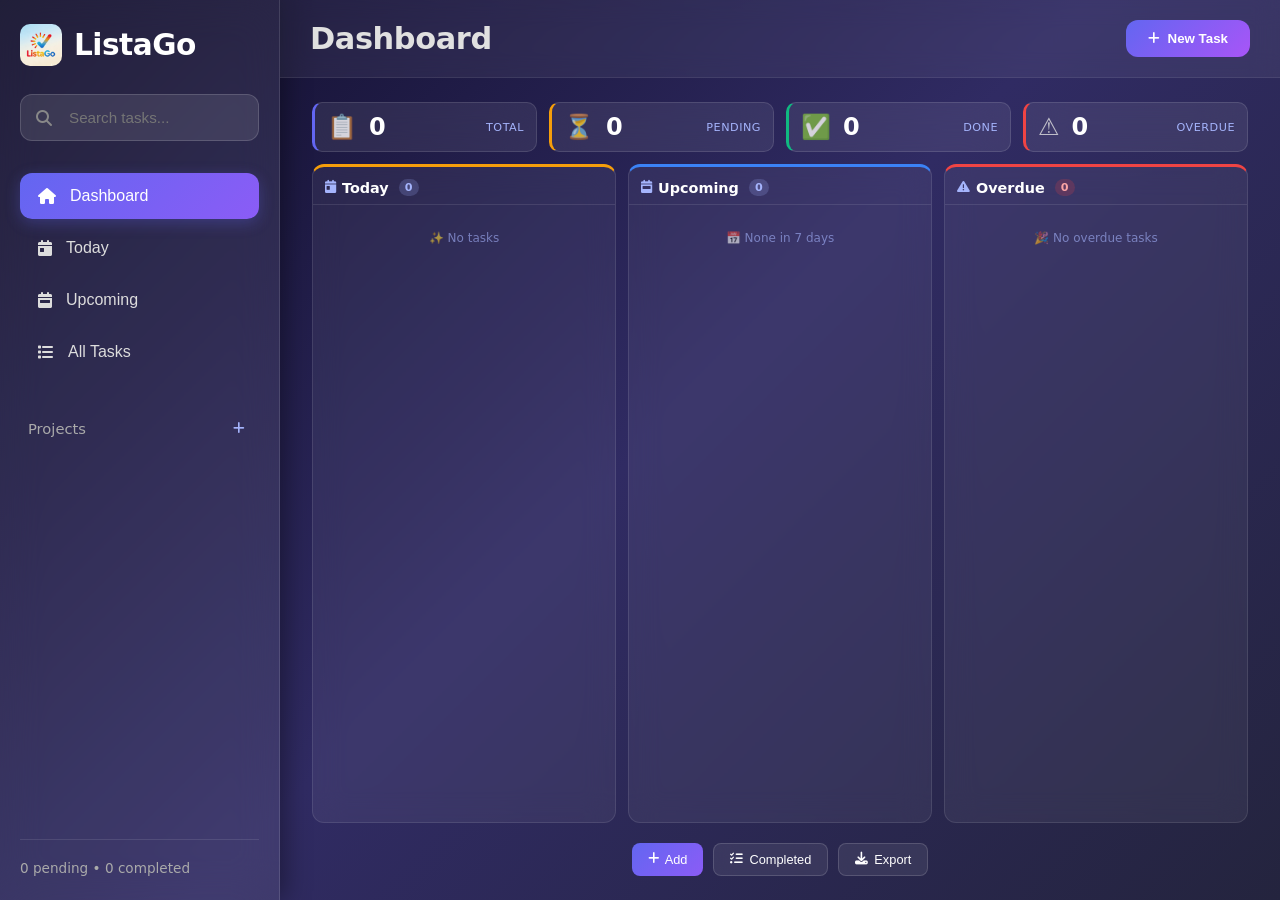
==== commit 96ea9af8: "Implement sidebar navigation with dashboard view and redesigned UI layout - Add sidebar with navigat" ====
--- a/index.html
+++ b/index.html
@@ -3,66 +3,126 @@
 <head>
     <meta charset="UTF-8">
     <meta name="viewport" content="width=device-width, initial-scale=1.0">
+    <title>ListaGo</title>
+    
+    <!-- Favicons -->
+    <link rel="icon" href="assets/favicon/favicon.ico" type="image/x-icon">
+    <link rel="icon" type="image/png" sizes="32x32" href="assets/favicon/favicon-32x32.png">
+    <link rel="apple-touch-icon" sizes="180x180" href="assets/favicon/apple-touch-icon.png">
+    <link rel="manifest" href="assets/favicon/site.webmanifest">
+
     <link rel="stylesheet" href="css/style.css">
     <link rel="stylesheet" href="css/modal.css">
-
-    <title>ToDo List</title>
+    <link rel="stylesheet" href="css/dashboard.css">
+    <link rel="stylesheet" href="https://cdnjs.cloudflare.com/ajax/libs/font-awesome/6.6.0/css/all.min.css">
 </head>
 <body>
-    <div class="container">
-        <div class="header">
-            <h1>Stay focused, get it done</h1>
-            <p>Powerful. Simple. Beautifully organized.</p>
-        </div>
-        
-        <div class="input-container">
-            <div class="input-group">
-                <input type="text" id="taskInput" placeholder="What needs to be done?..." autocomplete="off">
+    <div class="app">
+        <!-- SIDEBAR -->
+        <aside class="sidebar glass">
+            <div class="sidebar-header">
+                <div class="logo">
+                    <img src="assets/icon/icon.jpeg" alt="icon">
+                    <h2>ListaGo</h2>
+                </div>
+            </div>
+
+            <!-- Search Bar -->
+            <div class="search-container">
+                <i class="fas fa-search"></i>
+                <input type="text" id="searchInput" placeholder="Search tasks...">
+            </div>
+
+            <!-- Main Navigation -->
+            <nav class="sidebar-nav">
+                <button class="nav-item active" data-view="dashboard">
+                    <i class="fas fa-home"></i>
+                    <span>Dashboard</span>
+                </button>
+                <button class="nav-item" data-view="today">
+                    <i class="fas fa-calendar-day"></i>
+                    <span>Today</span>
+                </button>
+                <button class="nav-item" data-view="upcoming">
+                    <i class="fas fa-calendar-week"></i>
+                    <span>Upcoming</span>
+                </button>
+                <button class="nav-item" data-view="all">
+                    <i class="fas fa-list"></i>
+                    <span>All Tasks</span>
+                </button>
+            </nav>
+
+            <!-- Projects Section -->
+            <div class="projects-section">
+                <div class="section-header">
+                    <span>Projects</span>
+                    <button id="newProjectBtn" class="add-project-btn">
+                        <i class="fas fa-plus"></i>
+                    </button>
+                </div>
+                <div id="projectsList" class="projects-list">
+                    <!-- Projects will be added here by JavaScript -->
+                </div>
+            </div>
+
+            <!-- Footer Stats -->
+            <div class="sidebar-footer">
+                <div id="sidebarStats" class="stats-small">
+                    <span>0 tasks</span>
+                </div>
+            </div>
+        </aside>
+
+        <!-- MAIN CONTENT AREA -->
+        <main class="main-content">
+            <header class="main-header glass">
+                <h1 id="viewTitle">Dashboard</h1>
+                <div class="header-actions">
+                    <button id="addTaskBtn" class="add-task-btn">
+                        <i class="fas fa-plus"></i> New Task
+                    </button>
+                </div>
+            </header>
+
+            <!-- Task Input -->
+            <div class="input-area glass">
+                <input type="text" id="taskInput" placeholder="What needs to be done today?">
                 <input type="date" id="taskDate" class="date-input">
-                <button id="addTaskButton">+ Add Task</button>
+                <button id="addTaskButton" class="input-task-btn">Add</button>
             </div>
-        </div>
 
-        <div class="task-list-container">
-            <div class="task-stats">
-                <span id="taskCount">0 tasks</span>
-                <span id="completedCount">0 completed</span>
+            <!-- Task List -->
+            <div id="taskList" class="task-list"></div>
+
+            <!-- Empty State -->
+            <div id="emptyState" class="empty-state" style="display: none;">
+                <i class="fas fa-clipboard-list fa-3x"></i>
+                <p>No tasks yet</p>
             </div>
-            
-            <div class="filter-buttons">
-                <button class="filter-btn active" data-filter="all">All</button>
-                <button class="filter-btn" data-filter="active">Active</button>
-                <button class="filter-btn" data-filter="completed">Completed</button>
+        </main>
+    </div>
+
+       <!-- Edit Task Modal -->
+    <div id="editModal" class="modal">
+        <div class="modal-content">
+            <div class="modal-header">
+                <div class="modal-icon">✏️</div>
+                <h3>Edit Task</h3>
+                <button class="modal-close" id="closeEditModal">&times;</button>
             </div>
-            
-            <ul id="taskList"></ul>
-            
-            <div class="keyboard-help">
-                <small>💡 <strong>Pro tips:</strong> Double-click to edit • Delete key clears completed • Ctrl+A focuses input • Escape resets filter</small>
+            <div class="modal-body">
+                <p>Update your task below:</p>
+                <input type="text" id="editTaskInput" class="edit-task-input" placeholder="Task description...">
+                <input type="date" id="editTaskDate" class="edit-date-input">
+                <div class="edit-preview" id="editPreview"></div>
+            </div>
+            <div class="modal-footer">
+                <button class="modal-btn cancel-btn" id="cancelEditBtn">Cancel</button>
+                <button class="modal-btn confirm-btn" id="confirmEditBtn">Save Changes</button>
             </div>
         </div>
     </div>
-
-    <!-- Edit Task Modal -->
-<div id="editModal" class="modal">
-    <div class="modal-content">
-        <div class="modal-header">
-            <div class="modal-icon">✏️</div>
-            <h3>Edit Task</h3>
-            <button class="modal-close" id="closeEditModal">&times;</button>
-        </div>
-        <div class="modal-body">
-            <p>Update your task below:</p>
-            <input type="text" id="editTaskInput" class="edit-task-input" placeholder="Task description...">
-            <input type="date" id="editTaskDate" class="edit-date-input">
-            <div class="edit-preview" id="editPreview"></div>
-        </div>
-        <div class="modal-footer">
-            <button class="modal-btn cancel-btn" id="cancelEditBtn">Cancel</button>
-            <button class="modal-btn confirm-btn" id="confirmEditBtn">Save Changes</button>
-        </div>
-    </div>
-</div>
 
     <div id="deleteModal" class="modal">
         <div class="modal-content">
@@ -83,7 +143,6 @@
         </div>
     </div>
 
-
     <script type="module" src="js/app.js"></script>
 </body>
 </html>
--- a/css/style.css
+++ b/css/style.css
@@ -7,393 +7,366 @@
 body {
     font-family: 'Inter', system-ui, -apple-system, BlinkMacSystemFont, 'Segoe UI', Roboto, sans-serif;
     background: linear-gradient(135deg, #0f0c29 0%, #302b63 50%, #24243e 100%);
-    min-height: 100vh;
-    padding: 20px;
     color: #e0e0e0;
-}
-
-.container {
-    max-width: 620px;
-    margin: 40px auto;
+    height: 100vh;
+    overflow: hidden;
+}
+
+/* ================ MAIN APP LAYOUT ================ */
+.app {
+    display: flex;
+    height: 100vh;
+}
+
+/* ==================== SIDEBAR ==================== */
+.sidebar {
+    width: 280px;
     background: rgba(255, 255, 255, 0.08);
     backdrop-filter: blur(20px);
-    -webkit-backdrop-filter: blur(20px);
-    border-radius: 24px;
-    border: 1px solid rgba(255, 255, 255, 0.1);
-    box-shadow: 0 25px 80px rgba(0, 0, 0, 0.4);
+    border-right: 1px solid rgba(255, 255, 255, 0.12);
+    padding: 24px 20px;
+    display: flex;
+    flex-direction: column;
+    box-shadow: 4px 0 25px rgba(0, 0, 0, 0.4);
+}
+
+.sidebar-header {
+    margin-bottom: 28px;
+}
+
+.logo {
+    display: flex;
+    align-items: center;
+    gap: 12px;
+}
+
+.logo img {
+    width: 42px;
+    height: 42px;
+    border-radius: 10px;
+    object-fit: cover;
+}
+
+.logo h2 {
+    font-size: 1.85rem;
+    font-weight: 700;
+    letter-spacing: -0.5px;
+    color: #fff;
+}
+
+/* Search Bar */
+.search-container {
+    position: relative;
+    margin-bottom: 32px;
+}
+
+.search-container i {
+    position: absolute;
+    left: 16px;
+    top: 50%;
+    transform: translateY(-50%);
+    color: #888;
+}
+
+#searchInput {
+    width: 100%;
+    padding: 14px 14px 14px 48px;
+    background: rgba(255, 255, 255, 0.1);
+    border: 1px solid rgba(255, 255, 255, 0.15);
+    border-radius: 12px;
+    color: white;
+    font-size: 0.95rem;
+}
+
+#searchInput:focus {
+    outline: none;
+    border-color: #a5b4fc;
+    box-shadow: 0 0 0 3px rgba(165, 180, 252, 0.15);
+}
+
+/* Navigation */
+.sidebar-nav {
+    display: flex;
+    flex-direction: column;
+    gap: 6px;
+    margin-bottom: 40px;
+}
+
+.nav-item {
+    display: flex;
+    align-items: center;
+    gap: 14px;
+    padding: 14px 18px;
+    border: none;
+    background: transparent;
+    color: #ddd;
+    border-radius: 12px;
+    cursor: pointer;
+    transition: all 0.3s ease;
+    font-size: 1rem;
+}
+
+.nav-item:hover {
+    background: rgba(255, 255, 255, 0.12);
+}
+
+.nav-item.active {
+    background: linear-gradient(135deg, #6366f1 0%, #8b5cf6 100%);
+    color: white;
+    box-shadow: 0 4px 15px rgba(99, 102, 241, 0.3);
+}
+
+/* Projects Section */
+.projects-section {
+    flex: 1;
+    display: flex;
+    flex-direction: column;
+}
+
+.section-header {
+    display: flex;
+    justify-content: space-between;
+    align-items: center;
+    margin-bottom: 12px;
+    padding: 0 8px;
+    color: #aaa;
+    font-size: 0.92rem;
+}
+
+.add-project-btn {
+    background: none;
+    border: none;
+    color: #a5b4fc;
+    cursor: pointer;
+    padding: 6px;
+    border-radius: 6px;
+}
+
+.add-project-btn:hover {
+    background: rgba(165, 180, 252, 0.2);
+}
+
+.projects-list {
+    display: flex;
+    flex-direction: column;
+    gap: 4px;
+}
+
+.project-item {
+    padding: 12px 18px;
+    border-radius: 10px;
+    cursor: pointer;
+    transition: all 0.2s;
+}
+
+.project-item:hover {
+    background: rgba(255, 255, 255, 0.1);
+}
+
+/* Sidebar Footer */
+.sidebar-footer {
+    margin-top: auto;
+    padding-top: 20px;
+    border-top: 1px solid rgba(255,255,255,0.1);
+}
+
+.stats-small {
+    font-size: 0.85rem;
+    color: #aaa;
+}
+
+/* ==================== MAIN CONTENT ==================== */
+.main-content {
+    flex: 1;
+    display: flex;
+    flex-direction: column;
     overflow: hidden;
-}
-
-.header {
-    background: linear-gradient(135deg, #6366f1 0%, #8b5cf6 100%);
-    padding: 10px 20px;
-    text-align: center;
     position: relative;
-    overflow: hidden;
-}
-
-.header::after {
-    content: '';
-    position: absolute;
-    top: -50%;
-    left: -50%;
-    width: 200%;
-    height: 200%;
-    background: radial-gradient(circle, rgba(255,255,255,0.15) 0%, transparent 70%);
-    pointer-events: none;
-}
-
-.header h1 {
-    font-size: 1.8rem;
+}
+
+/* Dashboard container should handle its own scrolling */
+.main-content .dashboard-container {
+    height: 100%;
+    overflow-y: auto;
+}
+
+.main-header {
+    background: rgba(255, 255, 255, 0.06);
+    backdrop-filter: blur(12px);
+    padding: 20px 30px;
+    display: flex;
+    justify-content: space-between;
+    align-items: center;
+    border-bottom: 1px solid rgba(255, 255, 255, 0.08);
+}
+
+.main-header h1 {
+    font-size: 1.9rem;
     font-weight: 700;
-    margin-bottom: 8px;
-    letter-spacing: -0.5px;
-}
-
-.header p {
-    opacity: 0.85;
-    font-size: 1rem;
-}
-
-/* Input Section - More Compact */
-.input-container {
-    padding: 20px;
+    letter-spacing: -0.4px;
+}
+
+.add-task-btn {
+    background: linear-gradient(135deg, #6366f1 0%, #a855f7 100%);
+    border: none;
+    padding: 11px 22px;
+    border-radius: 12px;
+    color: white;
+    cursor: pointer;
+    display: flex;
+    align-items: center;
+    gap: 8px;
+    font-weight: 600;
+    transition: all 0.3s;
+}
+
+.add-task-btn:hover {
+    transform: translateY(-2px);
+    box-shadow: 0 8px 20px rgba(99, 102, 241, 0.4);
+}
+
+/* Input Area */
+.input-area {
+    padding: 20px 30px;
     background: rgba(255, 255, 255, 0.05);
     border-bottom: 1px solid rgba(255, 255, 255, 0.08);
-}
-
-.input-group {
-    display: flex;
-    gap: 10px;
-    position: relative;
+    display: flex;
+    gap: 12px;
+    align-items: center;
 }
 
 #taskInput {
     flex: 1;
-    padding: 12px 16px;
+    padding: 14px 18px;
     background: rgba(255, 255, 255, 0.1);
     border: 1px solid rgba(255, 255, 255, 0.15);
     border-radius: 12px;
-    font-size: 0.95rem;
-    color: white;
-    transition: all 0.3s ease;
-}
-
-#taskInput::placeholder {
-    color: rgba(255, 255, 255, 0.5);
+    font-size: 1.02rem;
+    color: white;
 }
 
 #taskInput:focus {
     outline: none;
     border-color: #a5b4fc;
-    box-shadow: 0 0 0 3px rgba(165, 180, 252, 0.15);
     background: rgba(255, 255, 255, 0.12);
 }
 
-#taskInput.error {
-    border-color: #ef4444;
-    box-shadow: 0 0 0 3px rgba(239, 68, 68, 0.2);
-}
-
-.validation-error {
-    position: absolute;
-    bottom: -25px;
-    left: 0;
-    color: #ef4444;
-    font-size: 0.8rem;
-    background: rgba(239, 68, 68, 0.1);
-    padding: 4px 8px;
-    border-radius: 4px;
-    animation: slideDown 0.3s ease;
-}
-
-@keyframes slideDown {
-    from { opacity: 0; transform: translateY(-10px); }
-    to { opacity: 1; transform: translateY(0); }
-}
-
-/* Date Input Styling */
 .date-input {
-    padding: 12px 15px;
-    border: 2px solid rgba(255, 255, 255, 0.2);
-    border-radius: 12px;
+    padding: 14px 16px;
     background: rgba(255, 255, 255, 0.1);
-    color: white;
-    font-size: 14px;
-    cursor: pointer;
+    border: 1px solid rgba(255, 255, 255, 0.2);
+    border-radius: 12px;
+    color: white;
+}
+
+.input-task-btn{
+    background: linear-gradient(135deg, #6366f1 0%, #a855f7 100%);
+    border: none;
+    padding: 11px 22px;
+    border-radius: 12px;
+    color: white;
+    cursor: pointer;
+    display: flex;
+    align-items: center;
+    gap: 8px;
+    font-weight: 600;
+    transition: all 0.3s;
+}
+
+.input-task-btn:hover {
+    transform: translateY(-2px);
+    box-shadow: 0 8px 20px rgba(99, 102, 241, 0.4);
+}
+
+/* Task List */
+.task-list {
+    flex: 1;
+    padding: 20px 30px;
+    overflow-y: auto;
+}
+
+/* ==================== KEEP ALL YOUR ORIGINAL STYLES ==================== */
+
+.task-item {
+    display: flex;
+    align-items: center;
+    padding: 12px 16px;
+    background: rgba(255, 255, 255, 0.06);
+    border: 1px solid rgba(255, 255, 255, 0.1);
+    border-radius: 12px;
+    transition: all 0.3s cubic-bezier(0.4, 0, 0.2, 1);
+    margin-bottom: 10px;
+}
+
+.task-item:hover {
+    background: rgba(255, 255, 255, 0.1);
+    transform: translateY(-2px);
+    box-shadow: 0 6px 20px rgba(0, 0, 0, 0.15);
+}
+
+.task-checkbox {
+    width: 20px;
+    height: 20px;
+    accent-color: #6366f1;
+    cursor: pointer;
+    margin-right: 12px;
+}
+
+.task-text {
+    flex: 1;
+    font-size: 0.95rem;
+    color: #f1f1f1;
     transition: all 0.3s ease;
-    backdrop-filter: blur(10px);
-}
-
-.date-input:hover {
-    border-color: rgba(255, 255, 255, 0.4);
-    background: rgba(255, 255, 255, 0.15);
-}
-
-.date-input:focus {
-    outline: none;
-    border-color: #4CAF50;
-    background: rgba(255, 255, 255, 0.2);
-}
-
-.date-input::-webkit-calendar-picker-indicator {
-    filter: invert(1);
-    cursor: pointer;
+    cursor: pointer;
+    user-select: none;
+}
+
+.task-text.completed {
+    text-decoration: line-through;
+    color: #888;
     opacity: 0.7;
 }
 
-.date-input::-webkit-calendar-picker-indicator:hover {
+.task-actions {
+    display: flex;
+    gap: 6px;
+    opacity: 0;
+    transition: opacity 0.2s ease;
+}
+
+.task-item:hover .task-actions {
     opacity: 1;
 }
 
-/* Task Date Display */
+.edit-btn, .delete-btn {
+    background: transparent;
+    border: none;
+    cursor: pointer;
+    font-size: 0.9rem;
+    padding: 4px 6px;
+    border-radius: 6px;
+    transition: all 0.2s ease;
+}
+
+.edit-btn { color: #a5b4fc; }
+.delete-btn { color: #f87171; }
+
+.edit-btn:hover, .delete-btn:hover {
+    transform: scale(1.1);
+}
+
+/* Task Date */
 .task-date {
     font-size: 11px;
     margin-top: 6px;
     padding: 4px 8px;
     border-radius: 6px;
     display: inline-block;
-    background: rgba(156, 134, 134, 0);
-    backdrop-filter: blur(5px);
-}
-
-.task-date.overdue {
-    background: rgba(255, 107, 107, 0.2);
-    color: #ff6b6b;
-    font-weight: 600;
-}
-
-.task-date.today {
-    background: rgba(76, 175, 80, 0.2);
-    color: #4CAF50;
-    font-weight: 600;
-}
-
-.task-date.no-date {
-    opacity: 0.6;
-    font-style: italic;
-}
-
-/* Adjust task item layout */
-.task-item {
-    display: flex;
-    align-items: flex-start;
-    gap: 12px;
-    padding: 12px;
-    margin-bottom: 8px;
-    background: rgba(255, 255, 255, 0.1);
-    border-radius: 12px;
-    transition: all 0.3s ease;
-}
-
-.task-content {
-    flex: 1;
-    display: flex;
-    flex-direction: column;
-    gap: 4px;
-}
-
-.task-text {
-    font-size: 16px;
-    word-break: break-word;
-}
-
-/* Sort buttons (add these after filter buttons) */
-.sort-section {
-    margin-top: 15px;
-    display: flex;
-    gap: 10px;
-    justify-content: flex-end;
-}
-
-.sort-btn {
-    padding: 6px 12px;
-    background: rgba(255, 255, 255, 0.08);
-    border: 1px solid rgba(255, 255, 255, 0.2);
-    border-radius: 8px;
-    color: white;
-    cursor: pointer;
-    font-size: 12px;
-    transition: all 0.3s ease;
-}
-
-.sort-btn:hover {
-    background: rgba(255, 255, 255, 0.15);
-}
-
-.sort-btn.active {
-    background: #4CAF50;
-    border-color: #4CAF50;
-}
-
-#addTaskButton {
-    padding: 12px 24px;
-    background: linear-gradient(135deg, #6366f1 0%, #a855f7 100%);
-    color: white;
-    border: none;
-    border-radius: 12px;
-    cursor: pointer;
-    font-size: 0.95rem;
-    font-weight: 600;
-    transition: all 0.3s cubic-bezier(0.4, 0, 0.2, 1);
-    box-shadow: 0 4px 15px rgba(99, 102, 241, 0.3);
-    white-space: nowrap;
-}
-
-#addTaskButton:hover {
-    transform: translateY(-2px);
-    box-shadow: 0 6px 20px rgba(99, 102, 241, 0.4);
-}
-
-#addTaskButton:active {
-    transform: translateY(0);
-}
-
-/* Task List Area - More Compact */
-.task-list-container {
-    padding: 20px;
-}
-
-.task-stats {
-    display: flex;
-    justify-content: space-between;
-    align-items: center;
-    margin-bottom: 16px;
-    padding-bottom: 12px;
-    border-bottom: 1px solid rgba(255, 255, 255, 0.08);
-    color: #b3b3b3;
-    font-size: 0.85rem;
-}
-
-#taskList {
-    list-style: none;
-    display: flex;
-    flex-direction: column;
-    gap: 8px;
-}
-
-.task-item {
-    display: flex;
-    align-items: center;
-    padding: 12px 16px;
-    background: rgba(255, 255, 255, 0.06);
-    border: 1px solid rgba(255, 255, 255, 0.1);
-    border-radius: 12px;
-    transition: all 0.3s cubic-bezier(0.4, 0, 0.2, 1);
-    position: relative;
-    overflow: hidden;
-}
-
-.task-item:hover {
-    background: rgba(255, 255, 255, 0.1);
-    transform: translateY(-2px);
-    box-shadow: 0 6px 20px rgba(0, 0, 0, 0.15);
-}
-
-.task-checkbox {
-    width: 20px;
-    height: 20px;
-    accent-color: #6366f1;
-    cursor: pointer;
-    margin-right: 12px;
-}
-
-.task-text {
-    flex: 1;
-    font-size: 0.95rem;
-    color: #f1f1f1;
-    transition: all 0.3s ease;
-    cursor: pointer;
-    user-select: none;
-}
-
-.task-text:hover {
-    color: #a5b4fc;
-}
-
-.task-text.completed {
-    text-decoration: line-through;
-    color: #888;
-    opacity: 0.7;
-}
-
-.task-actions {
-    display: flex;
-    gap: 6px;
-    opacity: 0;
-    transition: opacity 0.2s ease;
-}
-
-.task-item:hover .task-actions {
-    opacity: 1;
-}
-
-.edit-btn, .delete-btn {
-    background: transparent;
-    border: none;
-    cursor: pointer;
-    font-size: 0.9rem;
-    padding: 4px 6px;
-    border-radius: 6px;
-    transition: all 0.2s ease;
-}
-
-.edit-btn {
-    color: #a5b4fc;
-}
-
-.edit-btn:hover {
-    background: rgba(165, 180, 252, 0.1);
-    transform: scale(1.1);
-}
-
-.delete-btn {
-    color: #f87171;
-}
-
-.delete-btn:hover {
-    background: rgba(248, 113, 113, 0.1);
-    transform: scale(1.1);
-}
-
-/* Edit input */
-.edit-input {
-    flex: 1;
-    padding: 4px 8px;
-    background: rgba(255, 255, 255, 0.1);
-    border: 1px solid #a5b4fc;
-    border-radius: 6px;
-    font-size: 0.95rem;
-    color: white;
-    outline: none;
-}
-
-/* Filters - More Compact */
-.filter-buttons {
-    display: flex;
-    gap: 6px;
-    margin-bottom: 16px;
-    flex-wrap: wrap;
-}
-
-.filter-btn {
-    padding: 8px 16px;
-    background: rgba(255, 255, 255, 0.08);
-    border: 1px solid rgba(255, 255, 255, 0.1);
-    border-radius: 9999px;
-    cursor: pointer;
-    font-size: 0.85rem;
-    transition: all 0.3s ease;
-    color: #ddd;
-}
-
-.filter-btn.active,
-.filter-btn:hover {
-    background: linear-gradient(135deg, #6366f1 0%, #a855f7 100%);
-    color: white;
-    border-color: transparent;
-    transform: translateY(-1px);
-}
+}
+
+.task-date.overdue { background: rgba(255, 107, 107, 0.2); color: #ff6b6b; }
+.task-date.today { background: rgba(76, 175, 80, 0.2); color: #4CAF50; }
+.task-date.no-date { opacity: 0.6; font-style: italic; }
 
 /* Notifications */
 .notification {
@@ -410,240 +383,37 @@
     border: 1px solid rgba(255, 255, 255, 0.1);
 }
 
-.notification.info {
-    background: rgba(99, 102, 241, 0.9);
-}
-
-.notification.error {
-    background: rgba(239, 68, 68, 0.9);
-}
-
-.notification.success {
-    background: rgba(34, 197, 94, 0.9);
-}
-
-.notification.fade-out {
-    animation: slideOutRight 0.3s ease forwards;
-}
-
-
-
+.notification.success { background: rgba(34, 197, 94, 0.9); }
+.notification.error { background: rgba(239, 68, 68, 0.9); }
+.notification.info { background: rgba(99, 102, 241, 0.9); }
+
+/* Empty State */
+.empty-state {
+    text-align: center;
+    padding: 80px 20px;
+    color: #777;
+}
+
+.empty-state i {
+    margin-bottom: 16px;
+    opacity: 0.6;
+}
+
+/* Animations */
 @keyframes slideInRight {
     from { transform: translateX(100%); opacity: 0; }
     to { transform: translateX(0); opacity: 1; }
 }
 
-@keyframes slideOutRight {
-    from { transform: translateX(0); opacity: 1; }
-    to { transform: translateX(100%); opacity: 0; }
-}
-
-.empty-state {
-    text-align: center;
-    padding: 40px 20px;
-    color: #777;
-}
-
-.empty-state p {
-    margin-top: 8px;
-    font-size: 0.95rem;
-}
-
-/* Keyboard Help */
-.keyboard-help {
-    margin-top: 16px;
-    text-align: center;
-    color: #888;
-    font-size: 0.8rem;
-    line-height: 1.4;
-}
-
-.keyboard-help strong {
-    color: #a5b4fc;
-}
-
-/* Animations */
-@keyframes slideIn {
-    from {
-        opacity: 0;
-        transform: translateX(-30px) scale(0.95);
+/* Responsive */
+@media (max-width: 768px) {
+    .sidebar {
+        width: 100%;
+        max-height: 320px;
+        border-right: none;
+        border-bottom: 1px solid rgba(255,255,255,0.1);
     }
-    to {
-        opacity: 1;
-        transform: translateX(0) scale(1);
-    }
-}
-
-.task-item {
-    animation: slideIn 0.4s ease forwards;
-}
-
-/* Responsive - More Compact */
-@media (max-width: 600px) {
-    body {
-        padding: 10px;
-    }
-    
-    .container {
-        margin: 10px auto;
-        border-radius: 16px;
-    }
-    
-    .header {
-        padding: 20px 16px;
-    }
-    
-    .header h1 {
-        font-size: 1.4rem;
-    }
-    
-    .header p {
-        font-size: 0.9rem;
-    }
-    
-    .input-container, .task-list-container {
-        padding: 16px;
-    }
-    
-    .input-group {
+    .app {
         flex-direction: column;
     }
-    
-    #addTaskButton {
-        width: 100%;
-    }
-    
-    .task-item {
-        flex-wrap: wrap;
-        gap: 8px;
-        padding: 10px 12px;
-    }
-    
-    .task-actions {
-        width: 100%;
-        justify-content: flex-end;
-        opacity: 1;
-        margin-top: 4px;
-    }
-    
-    .filter-buttons {
-        justify-content: center;
-    }
-    
-    .notification {
-        left: 10px;
-        right: 10px;
-        top: 10px;
-    }
-}
-
-/* Edit Modal Inputs */
-.edit-task-input {
-    width: 100%;
-    padding: 12px 16px;
-    background: rgba(255, 255, 255, 0.1);
-    border: 1px solid rgba(255, 255, 255, 0.2);
-    border-radius: 12px;
-    font-size: 1rem;
-    color: white;
-    margin-bottom: 12px;
-    transition: all 0.3s ease;
-}
-
-.edit-task-input:focus {
-    outline: none;
-    border-color: #6366f1;
-    background: rgba(255, 255, 255, 0.15);
-}
-
-.edit-date-input {
-    width: 100%;
-    padding: 12px 16px;
-    background: rgba(255, 255, 255, 0.1);
-    border: 1px solid rgba(255, 255, 255, 0.2);
-    border-radius: 12px;
-    font-size: 1rem;
-    color: white;
-    margin-bottom: 12px;
-    cursor: pointer;
-}
-
-.edit-date-input:focus {
-    outline: none;
-    border-color: #6366f1;
-}
-
-.edit-date-input::-webkit-calendar-picker-indicator {
-    filter: invert(1);
-    cursor: pointer;
-}
-
-.edit-preview {
-    background: rgba(255, 255, 255, 0.05);
-    border-radius: 8px;
-    padding: 10px;
-    margin-top: 10px;
-    font-size: 0.85rem;
-    color: #a5b4fc;
-    display: none;
-}
-
-.edit-preview.show {
-    display: block;
-    animation: fadeIn 0.3s ease;
-}
-
-/* Inline edit styles */
-.task-text.editing {
-    display: none;
-}
-
-.inline-edit-input {
-    flex: 1;
-    padding: 4px 8px;
-    background: rgba(255, 255, 255, 0.15);
-    border: 2px solid #6366f1;
-    border-radius: 8px;
-    font-size: 0.95rem;
-    color: white;
-    outline: none;
-}
-
-.inline-edit-input:focus {
-    border-color: #a855f7;
-}
-
-.inline-edit-actions {
-    display: flex;
-    gap: 5px;
-    margin-left: 10px;
-}
-
-.inline-save-btn, .inline-cancel-btn {
-    padding: 4px 8px;
-    border: none;
-    border-radius: 6px;
-    cursor: pointer;
-    font-size: 12px;
-    transition: all 0.2s ease;
-}
-
-.inline-save-btn {
-    background: #4CAF50;
-    color: white;
-}
-
-.inline-save-btn:hover {
-    background: #45a049;
-    transform: scale(1.05);
-}
-
-.inline-cancel-btn {
-    background: #f44336;
-    color: white;
-}
-
-.inline-cancel-btn:hover {
-    background: #da190b;
-    transform: scale(1.05);
 }
--- a/css/dashboard.css
+++ b/css/dashboard.css
@@ -0,0 +1,374 @@
+/* dashboard.css - Compact Dashboard (No Scrolling Needed) */
+
+/* Dashboard Container - Full height utilization */
+
+html, body, #root {
+    height: 100%;
+}
+.dashboard-container {
+    padding: 12px 16px;
+    height: 100%;
+    width: 100%; /* ADD THIS */
+    max-width: 100%; /* ADD THIS */
+    display: flex;
+    flex-direction: column;
+    gap: 12px;
+    overflow: hidden;
+}
+
+/* Compact Stats Grid - Horizontal layout */
+.stats-grid-compact {
+    display: flex;
+    gap: 12px;
+    flex-shrink: 0;
+}
+
+.stat-card-compact {
+    flex: 1;
+    background: rgba(255, 255, 255, 0.08);
+    backdrop-filter: blur(20px);
+    border: 1px solid rgba(255, 255, 255, 0.12);
+    border-radius: 10px;
+    padding: 10px 12px;
+    display: flex;
+    align-items: center;
+    gap: 12px;
+    transition: all 0.2s ease;
+    cursor: pointer;
+}
+
+.stat-card-compact:hover {
+    transform: translateY(-2px);
+    background: rgba(255, 255, 255, 0.12);
+}
+
+.stat-icon-small {
+    font-size: 1.5rem;
+    opacity: 0.8;
+}
+
+.stat-number-compact {
+    font-size: 1.5rem;
+    font-weight: 700;
+    color: #fff;
+    line-height: 1;
+}
+
+.stat-label-compact {
+    font-size: 0.7rem;
+    color: #a5b4fc;
+    text-transform: uppercase;
+    letter-spacing: 0.5px;
+    margin-left: auto;
+}
+
+.stat-card-compact.total { border-left: 3px solid #6366f1; }
+.stat-card-compact.pending { border-left: 3px solid #f59e0b; }
+.stat-card-compact.completed { border-left: 3px solid #10b981; }
+.stat-card-compact.overdue { border-left: 3px solid #ef4444; }
+
+.stat-card-compact.overdue.has-overdue {
+    animation: pulse 2s infinite;
+}
+
+@keyframes pulse {
+    0%, 100% { opacity: 1; background: rgba(239, 68, 68, 0.1); }
+    50% { opacity: 0.8; background: rgba(239, 68, 68, 0.2); }
+}
+
+/* Three Column Grid - No scroll needed */
+.dashboard-grid-compact {
+    display: grid;
+    grid-template-columns: repeat(3, 1fr);
+    gap: 12px;
+    flex: 1;
+    min-height: 0;
+    width: 100%;
+}
+
+/* Compact Dashboard Sections */
+.dashboard-section-compact {
+    background: rgba(255, 255, 255, 0.06);
+    backdrop-filter: blur(15px);
+    border: 1px solid rgba(255, 255, 255, 0.1);
+    border-radius: 12px;
+    display: flex;
+    flex-direction: column;
+    overflow: hidden;
+    max-height: 100%;
+    height: 100%;
+}
+
+.dashboard-section-compact.today-section { border-top: 3px solid #f59e0b; }
+.dashboard-section-compact.upcoming-section { border-top: 3px solid #3b82f6; }
+.dashboard-section-compact.overdue-section { border-top: 3px solid #ef4444; }
+.dashboard-section-compact.empty-section { opacity: 0.7; }
+
+.section-header-compact {
+    display: flex;
+    justify-content: space-between;
+    align-items: center;
+    padding: 12px 12px 8px 12px;
+    border-bottom: 1px solid rgba(255, 255, 255, 0.1);
+    flex-shrink: 0;
+}
+
+.section-title-compact {
+    font-size: 0.9rem;
+    font-weight: 600;
+    color: #fff;
+    display: flex;
+    align-items: center;
+    gap: 6px;
+    margin: 0;
+}
+
+.section-title-compact i {
+    font-size: 0.8rem;
+    color: #a5b4fc;
+}
+
+.task-count-compact {
+    background: rgba(165, 180, 252, 0.2);
+    color: #a5b4fc;
+    padding: 2px 6px;
+    border-radius: 10px;
+    font-size: 0.7rem;
+    font-weight: 600;
+    margin-left: 4px;
+}
+
+.task-count-compact.overdue-count {
+    background: rgba(239, 68, 68, 0.2);
+    color: #fca5a5;
+}
+
+.section-toggle-compact {
+    background: none;
+    border: none;
+    color: #a5b4fc;
+    cursor: pointer;
+    padding: 4px 8px;
+    border-radius: 4px;
+    transition: all 0.2s ease;
+    font-size: 0.7rem;
+}
+
+.section-toggle-compact:hover {
+    background: rgba(165, 180, 252, 0.2);
+}
+
+/* Compact Task List - Optimized for space */
+.task-list-compact {
+    flex: 1;
+    overflow-y: auto;
+    padding: 6px;
+    
+}
+
+.task-list-compact::-webkit-scrollbar {
+    width: 4px;
+}
+
+.task-list-compact::-webkit-scrollbar-track {
+    background: rgba(255, 255, 255, 0.05);
+    border-radius: 2px;
+}
+
+.task-list-compact::-webkit-scrollbar-thumb {
+    background: rgba(165, 180, 252, 0.3);
+    border-radius: 2px;
+}
+
+/* Compact Task Items */
+.task-item-compact {
+    display: flex;
+    align-items: center;
+    gap: 8px;
+    padding: 8px;
+    border-radius: 6px;
+    margin-bottom: 4px;
+    background: rgba(255, 255, 255, 0.03);
+    transition: all 0.2s ease;
+}
+
+.task-item-compact:hover {
+    background: rgba(255, 255, 255, 0.08);
+}
+
+.task-item-compact.completed {
+    opacity: 0.5;
+}
+
+.task-item-compact.completed .task-text-compact {
+    text-decoration: line-through;
+}
+
+.task-checkbox-compact {
+    width: 14px;
+    height: 14px;
+    border: 2px solid rgba(255, 255, 255, 0.3);
+    border-radius: 3px;
+    cursor: pointer;
+    appearance: none;
+    position: relative;
+    flex-shrink: 0;
+}
+
+.task-checkbox-compact:checked {
+    background: #10b981;
+    border-color: #10b981;
+}
+
+.task-checkbox-compact:checked::after {
+    content: '✓';
+    position: absolute;
+    top: 50%;
+    left: 50%;
+    transform: translate(-50%, -50%);
+    color: white;
+    font-size: 9px;
+    font-weight: bold;
+}
+
+.task-content-compact {
+    flex: 1;
+    min-width: 0;
+}
+
+.task-text-compact {
+    font-size: 0.8rem;
+    color: #fff;
+    word-break: break-word;
+    line-height: 1.3;
+}
+
+.task-date-compact {
+    font-size: 0.65rem;
+    display: inline-flex;
+    align-items: center;
+    gap: 3px;
+    margin-top: 2px;
+}
+
+.task-date-compact.today { color: #f59e0b; }
+.task-date-compact.upcoming { color: #3b82f6; }
+.task-date-compact.overdue { color: #ef4444; }
+
+.task-actions-compact {
+    display: flex;
+    gap: 4px;
+    opacity: 0;
+    transition: opacity 0.2s ease;
+    flex-shrink: 0;
+}
+
+.task-item-compact:hover .task-actions-compact {
+    opacity: 1;
+}
+
+.task-action-compact {
+    background: none;
+    border: none;
+    color: #a5b4fc;
+    cursor: pointer;
+    padding: 4px;
+    border-radius: 3px;
+    transition: all 0.2s ease;
+    font-size: 0.7rem;
+}
+
+.task-action-compact:hover {
+    background: rgba(165, 180, 252, 0.2);
+}
+
+.task-action-compact.delete:hover {
+    background: rgba(239, 68, 68, 0.2);
+    color: #fca5a5;
+}
+
+/* Empty State Compact */
+.empty-state-compact {
+    text-align: center;
+    padding: 20px 12px;
+    color: #a5b4fc;
+    font-size: 0.75rem;
+    opacity: 0.6;
+}
+
+/* Compact Quick Actions */
+.dashboard-actions-compact {
+    display: flex;
+    gap: 10px;
+    justify-content: center;
+    flex-shrink: 0;
+    padding-top: 8px;
+}
+
+.dashboard-btn-compact {
+    background: rgba(255, 255, 255, 0.08);
+    border: 1px solid rgba(255, 255, 255, 0.15);
+    border-radius: 8px;
+    padding: 8px 16px;
+    color: #fff;
+    cursor: pointer;
+    transition: all 0.2s ease;
+    display: flex;
+    align-items: center;
+    gap: 6px;
+    font-size: 0.8rem;
+    backdrop-filter: blur(10px);
+}
+
+.dashboard-btn-compact:hover {
+    background: rgba(255, 255, 255, 0.12);
+    transform: translateY(-1px);
+}
+
+.dashboard-btn-compact.primary {
+    background: linear-gradient(135deg, #6366f1 0%, #8b5cf6 100%);
+    border: none;
+}
+
+/* Responsive: Stack vertically on smaller screens */
+@media (max-width: 900px) {
+    .dashboard-grid-compact {
+        grid-template-columns: 1fr;
+        gap: 10px;
+        overflow-y: auto;
+    }
+    
+    .dashboard-section-compact {
+        max-height: none;
+    }
+    
+    .task-list-compact {
+        max-height: 200px;
+    }
+}
+
+@media (max-width: 600px) {
+    .stats-grid-compact {
+        flex-wrap: wrap;
+    }
+    
+    .stat-card-compact {
+        min-width: calc(50% - 6px);
+    }
+    
+    .dashboard-actions-compact {
+        flex-wrap: wrap;
+    }
+    
+    .dashboard-btn-compact {
+        flex: 1;
+        justify-content: center;
+    }
+}
+
+/* Dark mode enhancements */
+@media (prefers-color-scheme: dark) {
+    .task-item-compact:hover {
+        background: rgba(255, 255, 255, 0.1);
+    }
+}
